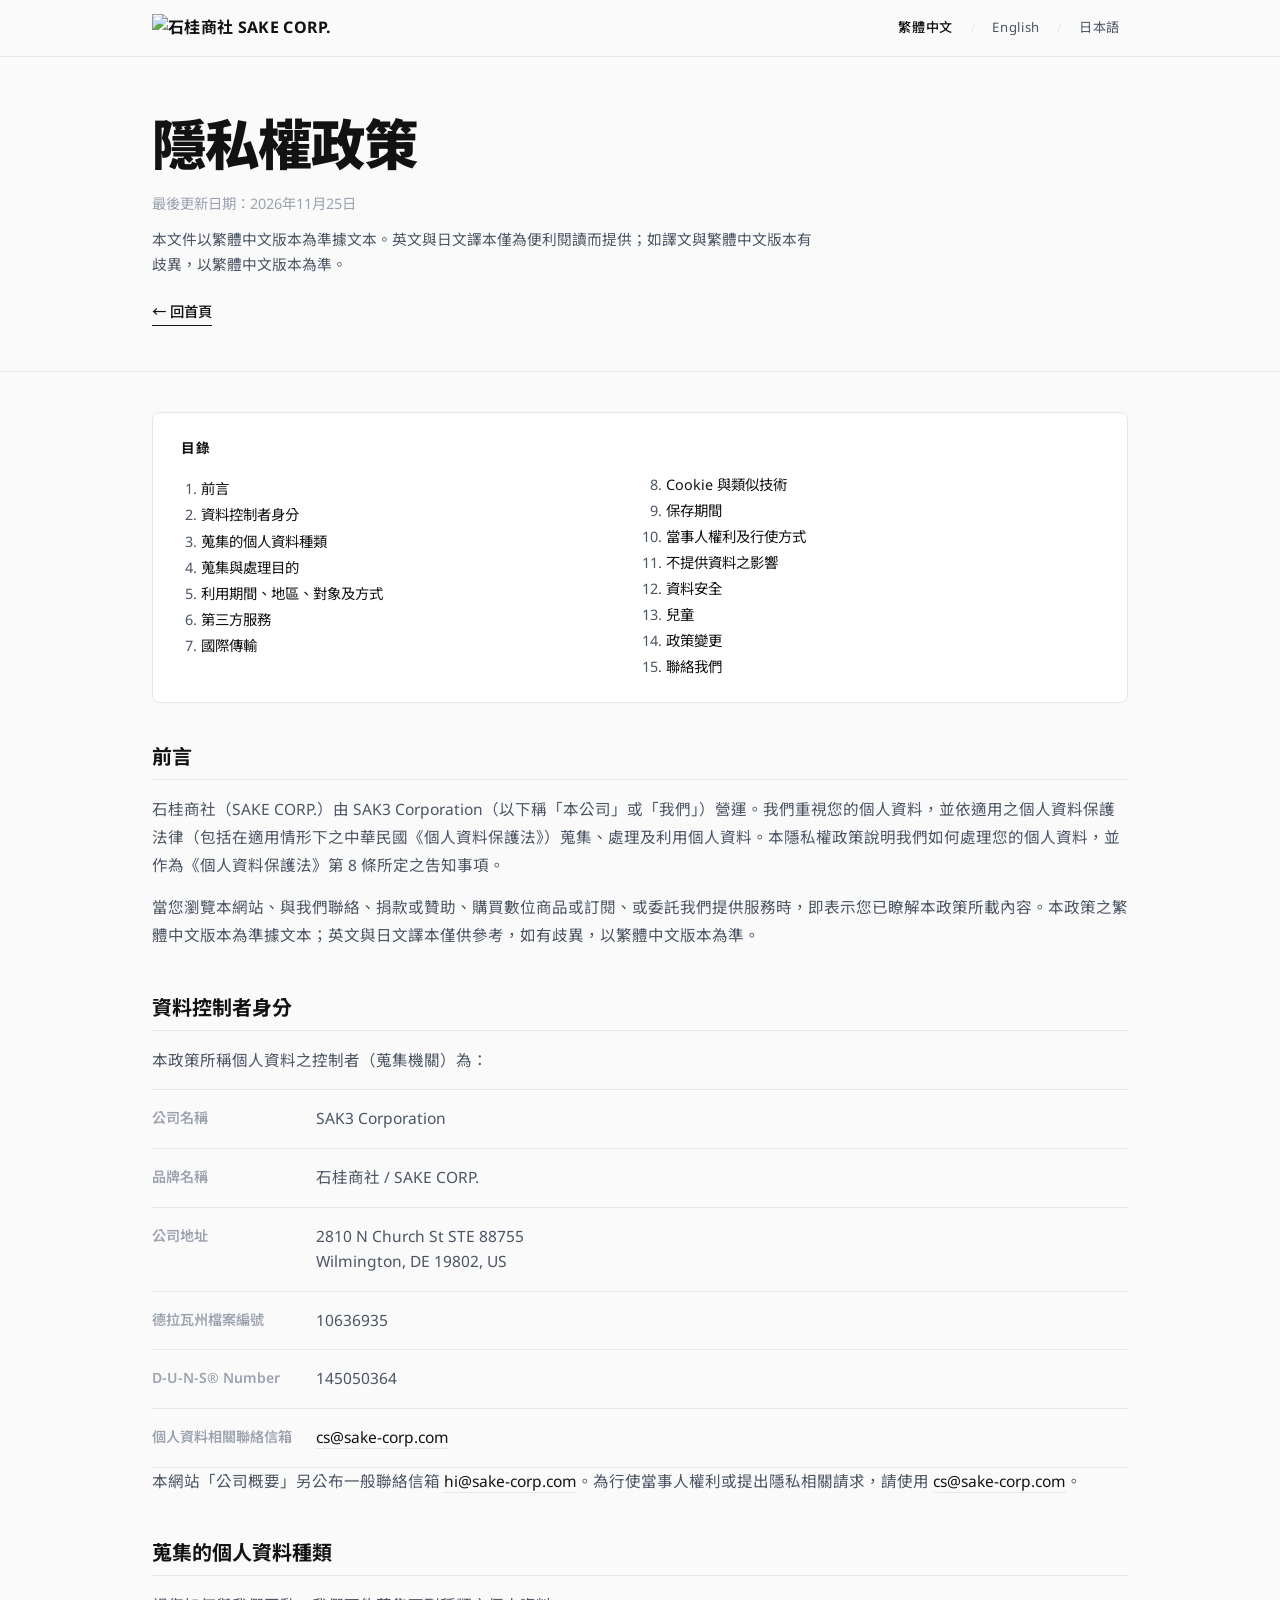
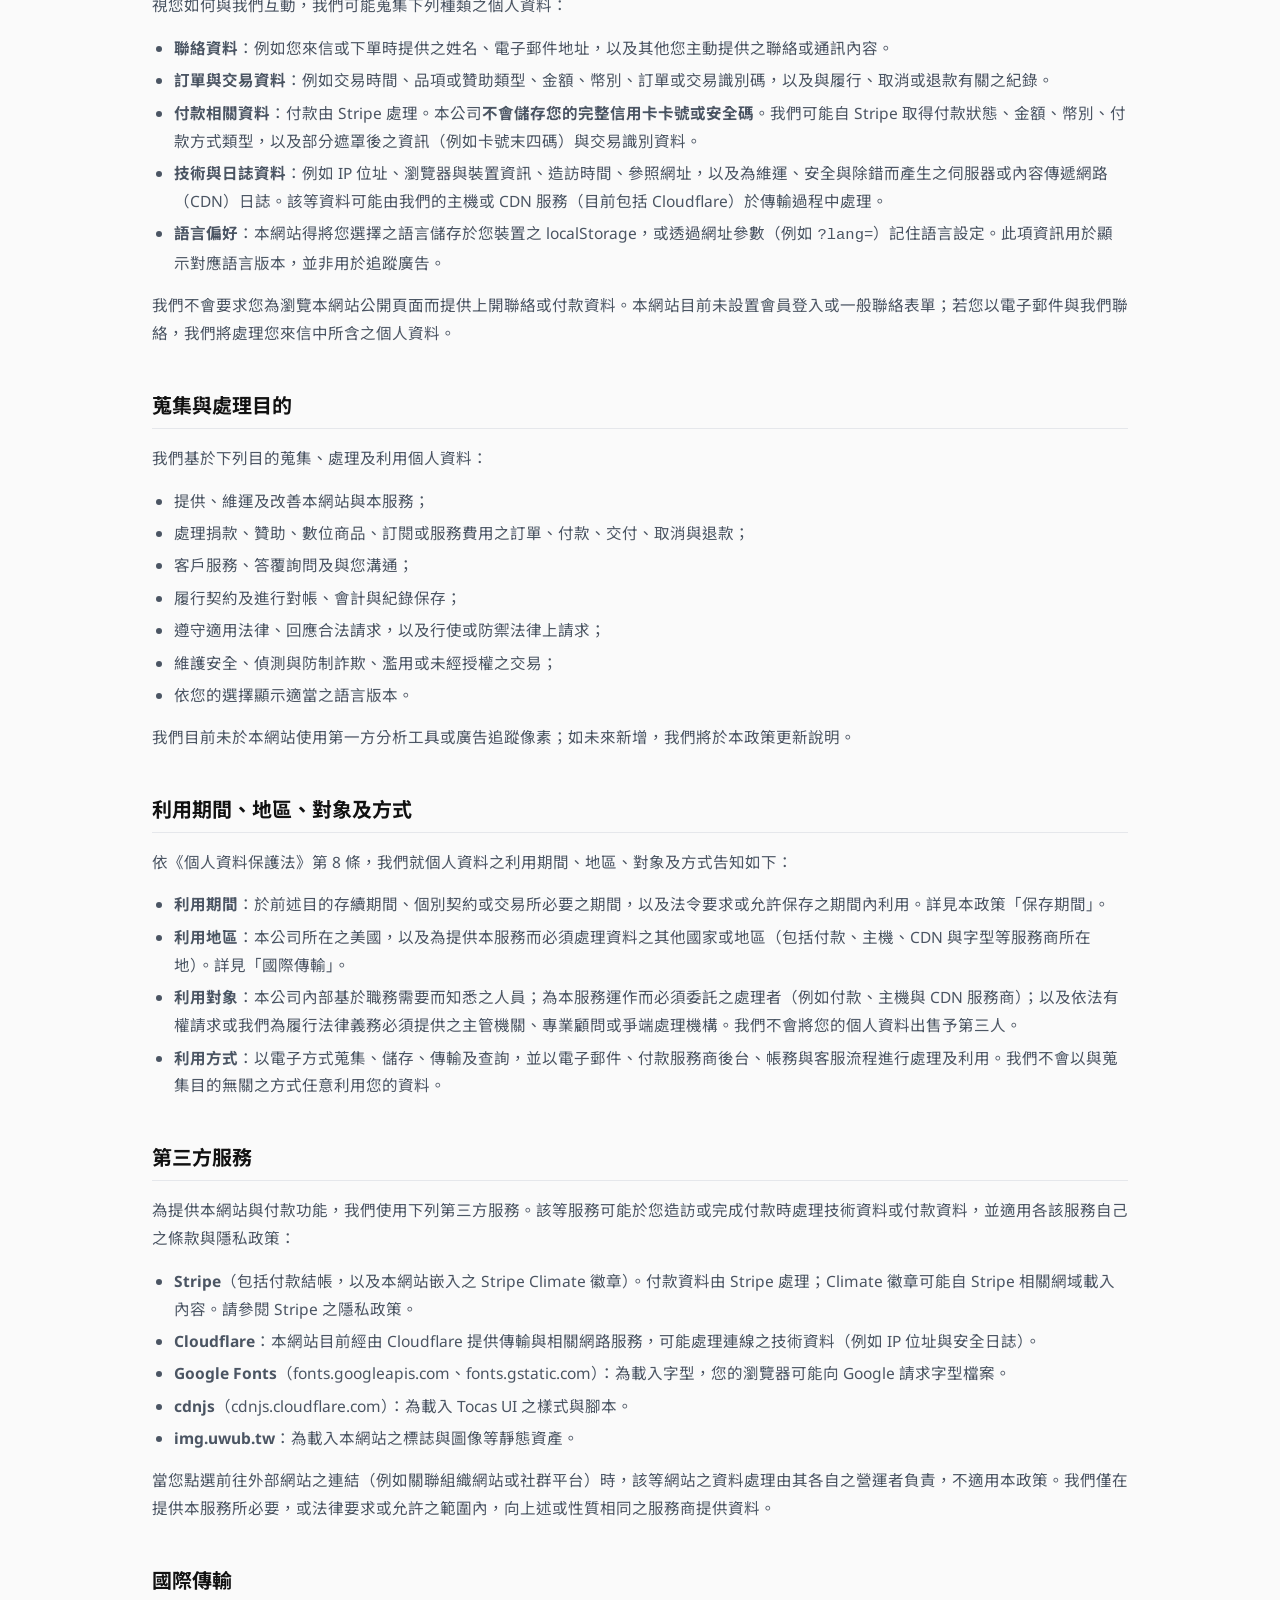
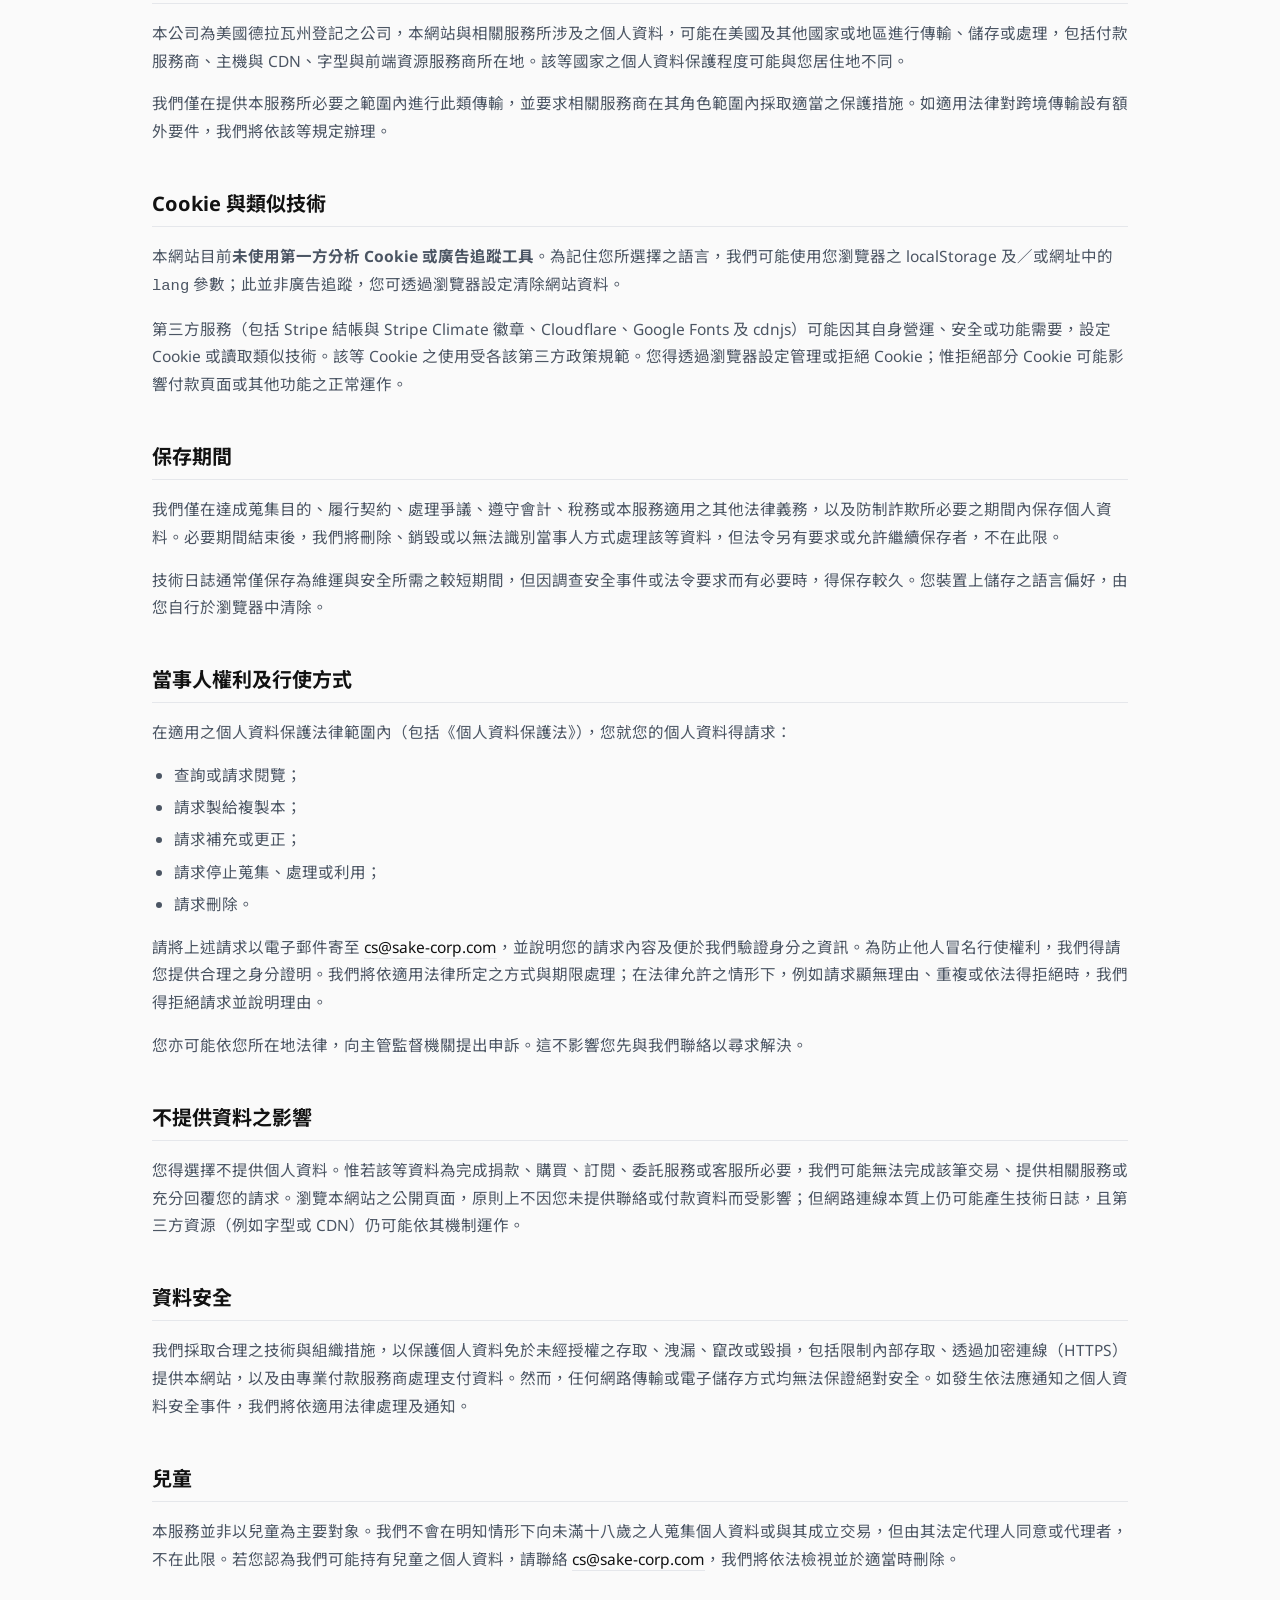
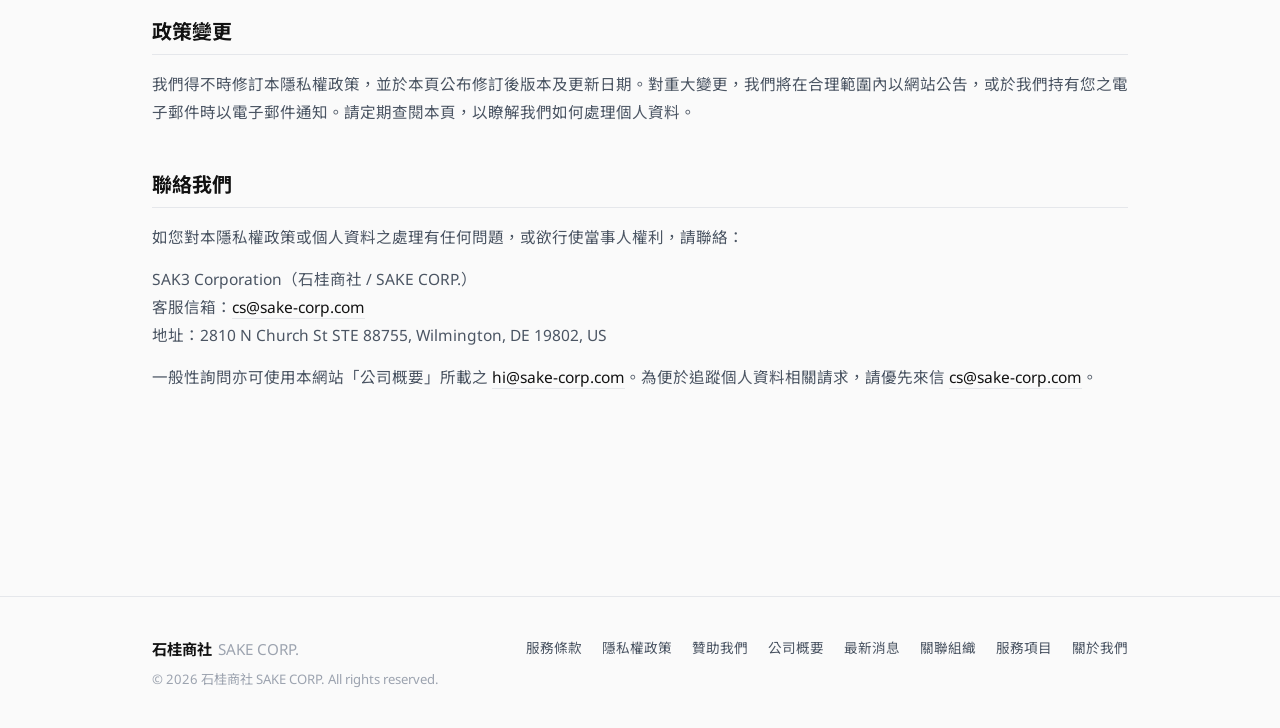
==== privacy.html @ 4aae69d0 "add: terms of service and privacy policy pages" ====
<!DOCTYPE html>
<html lang="zh-tw">

<head>
    <meta charset="UTF-8">
    <meta name="viewport" content="width=device-width, initial-scale=1, shrink-to-fit=no">
    <title>隱私權政策 | 石桂商社 SAKE CORP.</title>

    <!-- Favicon -->
    <link rel="icon" type="image/png"
        href="https://img.uwub.tw/%E7%9F%B3%E6%A1%82%E5%95%86%E7%A4%BE%EF%BC%BFlogo%EF%BC%BF%E6%AD%A3.png">
    <link rel="apple-touch-icon"
        href="https://img.uwub.tw/%E7%9F%B3%E6%A1%82%E5%95%86%E7%A4%BE%EF%BC%BFlogo%EF%BC%BF%E6%AD%A3.png">

    <meta property="og:title" content="隱私權政策 | 石桂商社 SAKE CORP." />
    <meta property="og:description" content="石桂商社（SAK3 Corporation）隱私權政策：個人資料蒐集、利用、第三方、當事人權利及聯絡方式。" />
    <meta property="og:image"
        content="https://img.uwub.tw/%E7%9F%B3%E6%A1%82%E5%95%86%E7%A4%BE%EF%BC%BFlogo%EF%BC%BF%E6%AD%A3.png" />
    <meta property="og:url" content="https://sake-corp.com/privacy.html" />
    <meta property="og:type" content="website" />
    <meta name="description" content="石桂商社（SAK3 Corporation）隱私權政策：個人資料蒐集、利用、第三方、當事人權利及聯絡方式。" />

    <link rel="stylesheet" href="https://cdnjs.cloudflare.com/ajax/libs/tocas-ui/5.0.2/tocas.min.css">
    <script src="https://cdnjs.cloudflare.com/ajax/libs/tocas-ui/5.0.2/tocas.min.js"></script>

    <link rel="preconnect" href="https://fonts.googleapis.com">
    <link rel="preconnect" href="https://fonts.gstatic.com" crossorigin>
    <link
        href="https://fonts.googleapis.com/css2?family=Noto+Sans+JP:wght@300;400;500;700;900&family=Noto+Sans+TC:wght@300;400;500;700;900&family=Noto+Sans:ital,wght@0,300;0,400;0,500;0,700;0,900;1,400&display=swap"
        rel="stylesheet">

    <link rel="stylesheet" href="style.css?v=3">
</head>

<body>

    <header class="site-header" id="top">
        <div class="page-container">
            <div class="site-header-inner">
                <a href="index.html" class="site-logo" id="site-logo">
                    <img src="https://img.uwub.tw/%E7%9F%B3%E6%A1%82%E5%95%86%E7%A4%BER.png" alt="石桂商社 SAKE CORP."
                        class="site-logo-img">
                </a>
                <nav class="site-nav" aria-label="語言切換">
                    <a href="#" class="nav-lang-link is-active" id="lang-zh" aria-current="page">繁體中文</a>
                    <span class="nav-divider" aria-hidden="true">/</span>
                    <a href="#" class="nav-lang-link" id="lang-en">English</a>
                    <span class="nav-divider" aria-hidden="true">/</span>
                    <a href="#" class="nav-lang-link" id="lang-jp">日本語</a>
                </nav>
            </div>
        </div>
    </header>

    <section class="legal-hero" aria-labelledby="legal-heading">
        <div class="page-container">
            <h1 class="legal-title" id="legal-heading" data-i18n="page-title">隱私權政策</h1>
            <p class="legal-meta">
                <span data-i18n="last-updated-label">最後更新日期：</span><time datetime="2026-11-25" data-i18n="last-updated-date">2026年11月25日</time>
            </p>
            <p class="legal-authority" data-i18n="lang-authority">本文件以繁體中文版本為準據文本。英文與日文譯本僅為便利閱讀而提供；如譯文與繁體中文版本有歧異，以繁體中文版本為準。</p>
            <p><a href="index.html" class="legal-back" data-i18n="back-home">← 回首頁</a></p>
        </div>
    </section>

    <hr class="section-divider">

    <div class="section-wrap" style="padding-top:2.5rem;">
        <div class="page-container">
            <nav class="legal-toc" aria-labelledby="toc-heading">
                <h2 class="legal-toc-title" id="toc-heading" data-i18n="toc-title">目錄</h2>
                <ol data-i18n="toc-list">
                    <li><a href="#intro">前言</a></li>
                    <li><a href="#controller">資料控制者身分</a></li>
                    <li><a href="#data-collected">蒐集的個人資料種類</a></li>
                    <li><a href="#purposes">蒐集與處理目的</a></li>
                    <li><a href="#use-details">利用期間、地區、對象及方式</a></li>
                    <li><a href="#third-parties">第三方服務</a></li>
                    <li><a href="#international">國際傳輸</a></li>
                    <li><a href="#cookies">Cookie 與類似技術</a></li>
                    <li><a href="#retention">保存期間</a></li>
                    <li><a href="#rights">當事人權利及行使方式</a></li>
                    <li><a href="#refusal">不提供資料之影響</a></li>
                    <li><a href="#security">資料安全</a></li>
                    <li><a href="#children">兒童</a></li>
                    <li><a href="#changes">政策變更</a></li>
                    <li><a href="#contact">聯絡我們</a></li>
                </ol>
            </nav>

            <article class="legal-article">
            <section class="legal-section" id="intro">
                <h2 data-i18n="p-intro-title">前言</h2>
                <div data-i18n="p-intro-body">
<p>石桂商社（SAKE CORP.）由 SAK3 Corporation（以下稱「本公司」或「我們」）營運。我們重視您的個人資料，並依適用之個人資料保護法律（包括在適用情形下之中華民國《個人資料保護法》）蒐集、處理及利用個人資料。本隱私權政策說明我們如何處理您的個人資料，並作為《個人資料保護法》第 8 條所定之告知事項。</p>
                    <p>當您瀏覽本網站、與我們聯絡、捐款或贊助、購買數位商品或訂閱、或委託我們提供服務時，即表示您已瞭解本政策所載內容。本政策之繁體中文版本為準據文本；英文與日文譯本僅供參考，如有歧異，以繁體中文版本為準。</p>
                </div>
            </section>
            <section class="legal-section" id="controller">
                <h2 data-i18n="p-controller-title">資料控制者身分</h2>
                <div data-i18n="p-controller-body">
<p>本政策所稱個人資料之控制者（蒐集機關）為：</p>
                    <table class="company-info-table" aria-label="資料控制者資訊">
                        <tbody>
                            <tr><th scope="row">公司名稱</th><td>SAK3 Corporation</td></tr>
                            <tr><th scope="row">品牌名稱</th><td>石桂商社 / SAKE CORP.</td></tr>
                            <tr><th scope="row">公司地址</th><td>2810 N Church St STE 88755<br>Wilmington, DE 19802, US</td></tr>
                            <tr><th scope="row">德拉瓦州檔案編號</th><td>10636935</td></tr>
                            <tr><th scope="row">D-U-N-S® Number</th><td>145050364</td></tr>
                            <tr><th scope="row">個人資料相關聯絡信箱</th><td><a href="mailto:cs@sake-corp.com">cs@sake-corp.com</a></td></tr>
                        </tbody>
                    </table>
                    <p>本網站「公司概要」另公布一般聯絡信箱 <a href="mailto:hi@sake-corp.com">hi@sake-corp.com</a>。為行使當事人權利或提出隱私相關請求，請使用 <a href="mailto:cs@sake-corp.com">cs@sake-corp.com</a>。</p>
                </div>
            </section>
            <section class="legal-section" id="data-collected">
                <h2 data-i18n="p-data-title">蒐集的個人資料種類</h2>
                <div data-i18n="p-data-body">
<p>視您如何與我們互動，我們可能蒐集下列種類之個人資料：</p>
                    <ul>
                        <li><strong>聯絡資料</strong>：例如您來信或下單時提供之姓名、電子郵件地址，以及其他您主動提供之聯絡或通訊內容。</li>
                        <li><strong>訂單與交易資料</strong>：例如交易時間、品項或贊助類型、金額、幣別、訂單或交易識別碼，以及與履行、取消或退款有關之紀錄。</li>
                        <li><strong>付款相關資料</strong>：付款由 Stripe 處理。本公司<strong>不會儲存您的完整信用卡卡號或安全碼</strong>。我們可能自 Stripe 取得付款狀態、金額、幣別、付款方式類型，以及部分遮罩後之資訊（例如卡號末四碼）與交易識別資料。</li>
                        <li><strong>技術與日誌資料</strong>：例如 IP 位址、瀏覽器與裝置資訊、造訪時間、參照網址，以及為維運、安全與除錯而產生之伺服器或內容傳遞網路（CDN）日誌。該等資料可能由我們的主機或 CDN 服務（目前包括 Cloudflare）於傳輸過程中處理。</li>
                        <li><strong>語言偏好</strong>：本網站得將您選擇之語言儲存於您裝置之 localStorage，或透過網址參數（例如 <code>?lang=</code>）記住語言設定。此項資訊用於顯示對應語言版本，並非用於追蹤廣告。</li>
                    </ul>
                    <p>我們不會要求您為瀏覽本網站公開頁面而提供上開聯絡或付款資料。本網站目前未設置會員登入或一般聯絡表單；若您以電子郵件與我們聯絡，我們將處理您來信中所含之個人資料。</p>
                </div>
            </section>
            <section class="legal-section" id="purposes">
                <h2 data-i18n="p-purposes-title">蒐集與處理目的</h2>
                <div data-i18n="p-purposes-body">
<p>我們基於下列目的蒐集、處理及利用個人資料：</p>
                    <ul>
                        <li>提供、維運及改善本網站與本服務；</li>
                        <li>處理捐款、贊助、數位商品、訂閱或服務費用之訂單、付款、交付、取消與退款；</li>
                        <li>客戶服務、答覆詢問及與您溝通；</li>
                        <li>履行契約及進行對帳、會計與紀錄保存；</li>
                        <li>遵守適用法律、回應合法請求，以及行使或防禦法律上請求；</li>
                        <li>維護安全、偵測與防制詐欺、濫用或未經授權之交易；</li>
                        <li>依您的選擇顯示適當之語言版本。</li>
                    </ul>
                    <p>我們目前未於本網站使用第一方分析工具或廣告追蹤像素；如未來新增，我們將於本政策更新說明。</p>
                </div>
            </section>
            <section class="legal-section" id="use-details">
                <h2 data-i18n="p-use-title">利用期間、地區、對象及方式</h2>
                <div data-i18n="p-use-body">
<p>依《個人資料保護法》第 8 條，我們就個人資料之利用期間、地區、對象及方式告知如下：</p>
                    <ul>
                        <li><strong>利用期間</strong>：於前述目的存續期間、個別契約或交易所必要之期間，以及法令要求或允許保存之期間內利用。詳見本政策「保存期間」。</li>
                        <li><strong>利用地區</strong>：本公司所在之美國，以及為提供本服務而必須處理資料之其他國家或地區（包括付款、主機、CDN 與字型等服務商所在地）。詳見「國際傳輸」。</li>
                        <li><strong>利用對象</strong>：本公司內部基於職務需要而知悉之人員；為本服務運作而必須委託之處理者（例如付款、主機與 CDN 服務商）；以及依法有權請求或我們為履行法律義務必須提供之主管機關、專業顧問或爭端處理機構。我們不會將您的個人資料出售予第三人。</li>
                        <li><strong>利用方式</strong>：以電子方式蒐集、儲存、傳輸及查詢，並以電子郵件、付款服務商後台、帳務與客服流程進行處理及利用。我們不會以與蒐集目的無關之方式任意利用您的資料。</li>
                    </ul>
                </div>
            </section>
            <section class="legal-section" id="third-parties">
                <h2 data-i18n="p-third-title">第三方服務</h2>
                <div data-i18n="p-third-body">
<p>為提供本網站與付款功能，我們使用下列第三方服務。該等服務可能於您造訪或完成付款時處理技術資料或付款資料，並適用各該服務自己之條款與隱私政策：</p>
                    <ul>
                        <li><strong>Stripe</strong>（包括付款結帳，以及本網站嵌入之 Stripe Climate 徽章）。付款資料由 Stripe 處理；Climate 徽章可能自 Stripe 相關網域載入內容。請參閱 Stripe 之隱私政策。</li>
                        <li><strong>Cloudflare</strong>：本網站目前經由 Cloudflare 提供傳輸與相關網路服務，可能處理連線之技術資料（例如 IP 位址與安全日誌）。</li>
                        <li><strong>Google Fonts</strong>（fonts.googleapis.com、fonts.gstatic.com）：為載入字型，您的瀏覽器可能向 Google 請求字型檔案。</li>
                        <li><strong>cdnjs</strong>（cdnjs.cloudflare.com）：為載入 Tocas UI 之樣式與腳本。</li>
                        <li><strong>img.uwub.tw</strong>：為載入本網站之標誌與圖像等靜態資產。</li>
                    </ul>
                    <p>當您點選前往外部網站之連結（例如關聯組織網站或社群平台）時，該等網站之資料處理由其各自之營運者負責，不適用本政策。我們僅在提供本服務所必要，或法律要求或允許之範圍內，向上述或性質相同之服務商提供資料。</p>
                </div>
            </section>
            <section class="legal-section" id="international">
                <h2 data-i18n="p-intl-title">國際傳輸</h2>
                <div data-i18n="p-intl-body">
<p>本公司為美國德拉瓦州登記之公司，本網站與相關服務所涉及之個人資料，可能在美國及其他國家或地區進行傳輸、儲存或處理，包括付款服務商、主機與 CDN、字型與前端資源服務商所在地。該等國家之個人資料保護程度可能與您居住地不同。</p>
                    <p>我們僅在提供本服務所必要之範圍內進行此類傳輸，並要求相關服務商在其角色範圍內採取適當之保護措施。如適用法律對跨境傳輸設有額外要件，我們將依該等規定辦理。</p>
                </div>
            </section>
            <section class="legal-section" id="cookies">
                <h2 data-i18n="p-cookies-title">Cookie 與類似技術</h2>
                <div data-i18n="p-cookies-body">
<p>本網站目前<strong>未使用第一方分析 Cookie 或廣告追蹤工具</strong>。為記住您所選擇之語言，我們可能使用您瀏覽器之 localStorage 及／或網址中的 <code>lang</code> 參數；此並非廣告追蹤，您可透過瀏覽器設定清除網站資料。</p>
                    <p>第三方服務（包括 Stripe 結帳與 Stripe Climate 徽章、Cloudflare、Google Fonts 及 cdnjs）可能因其自身營運、安全或功能需要，設定 Cookie 或讀取類似技術。該等 Cookie 之使用受各該第三方政策規範。您得透過瀏覽器設定管理或拒絕 Cookie；惟拒絕部分 Cookie 可能影響付款頁面或其他功能之正常運作。</p>
                </div>
            </section>
            <section class="legal-section" id="retention">
                <h2 data-i18n="p-retention-title">保存期間</h2>
                <div data-i18n="p-retention-body">
<p>我們僅在達成蒐集目的、履行契約、處理爭議、遵守會計、稅務或本服務適用之其他法律義務，以及防制詐欺所必要之期間內保存個人資料。必要期間結束後，我們將刪除、銷毀或以無法識別當事人方式處理該等資料，但法令另有要求或允許繼續保存者，不在此限。</p>
                    <p>技術日誌通常僅保存為維運與安全所需之較短期間，但因調查安全事件或法令要求而有必要時，得保存較久。您裝置上儲存之語言偏好，由您自行於瀏覽器中清除。</p>
                </div>
            </section>
            <section class="legal-section" id="rights">
                <h2 data-i18n="p-rights-title">當事人權利及行使方式</h2>
                <div data-i18n="p-rights-body">
<p>在適用之個人資料保護法律範圍內（包括《個人資料保護法》），您就您的個人資料得請求：</p>
                    <ul>
                        <li>查詢或請求閱覽；</li>
                        <li>請求製給複製本；</li>
                        <li>請求補充或更正；</li>
                        <li>請求停止蒐集、處理或利用；</li>
                        <li>請求刪除。</li>
                    </ul>
                    <p>請將上述請求以電子郵件寄至 <a href="mailto:cs@sake-corp.com">cs@sake-corp.com</a>，並說明您的請求內容及便於我們驗證身分之資訊。為防止他人冒名行使權利，我們得請您提供合理之身分證明。我們將依適用法律所定之方式與期限處理；在法律允許之情形下，例如請求顯無理由、重複或依法得拒絕時，我們得拒絕請求並說明理由。</p>
                    <p>您亦可能依您所在地法律，向主管監督機關提出申訴。這不影響您先與我們聯絡以尋求解決。</p>
                </div>
            </section>
            <section class="legal-section" id="refusal">
                <h2 data-i18n="p-refusal-title">不提供資料之影響</h2>
                <div data-i18n="p-refusal-body">
<p>您得選擇不提供個人資料。惟若該等資料為完成捐款、購買、訂閱、委託服務或客服所必要，我們可能無法完成該筆交易、提供相關服務或充分回覆您的請求。瀏覽本網站之公開頁面，原則上不因您未提供聯絡或付款資料而受影響；但網路連線本質上仍可能產生技術日誌，且第三方資源（例如字型或 CDN）仍可能依其機制運作。</p>
                </div>
            </section>
            <section class="legal-section" id="security">
                <h2 data-i18n="p-security-title">資料安全</h2>
                <div data-i18n="p-security-body">
<p>我們採取合理之技術與組織措施，以保護個人資料免於未經授權之存取、洩漏、竄改或毀損，包括限制內部存取、透過加密連線（HTTPS）提供本網站，以及由專業付款服務商處理支付資料。然而，任何網路傳輸或電子儲存方式均無法保證絕對安全。如發生依法應通知之個人資料安全事件，我們將依適用法律處理及通知。</p>
                </div>
            </section>
            <section class="legal-section" id="children">
                <h2 data-i18n="p-children-title">兒童</h2>
                <div data-i18n="p-children-body">
<p>本服務並非以兒童為主要對象。我們不會在明知情形下向未滿十八歲之人蒐集個人資料或與其成立交易，但由其法定代理人同意或代理者，不在此限。若您認為我們可能持有兒童之個人資料，請聯絡 <a href="mailto:cs@sake-corp.com">cs@sake-corp.com</a>，我們將依法檢視並於適當時刪除。</p>
                </div>
            </section>
            <section class="legal-section" id="changes">
                <h2 data-i18n="p-changes-title">政策變更</h2>
                <div data-i18n="p-changes-body">
<p>我們得不時修訂本隱私權政策，並於本頁公布修訂後版本及更新日期。對重大變更，我們將在合理範圍內以網站公告，或於我們持有您之電子郵件時以電子郵件通知。請定期查閱本頁，以瞭解我們如何處理個人資料。</p>
                </div>
            </section>
            <section class="legal-section" id="contact">
                <h2 data-i18n="p-contact-title">聯絡我們</h2>
                <div data-i18n="p-contact-body">
<p>如您對本隱私權政策或個人資料之處理有任何問題，或欲行使當事人權利，請聯絡：</p>
                    <p>SAK3 Corporation（石桂商社 / SAKE CORP.）<br>客服信箱：<a href="mailto:cs@sake-corp.com">cs@sake-corp.com</a><br>地址：2810 N Church St STE 88755, Wilmington, DE 19802, US</p>
                    <p>一般性詢問亦可使用本網站「公司概要」所載之 <a href="mailto:hi@sake-corp.com">hi@sake-corp.com</a>。為便於追蹤個人資料相關請求，請優先來信 <a href="mailto:cs@sake-corp.com">cs@sake-corp.com</a>。</p>
                </div>
            </section>
            </article>
        </div>
    </div>

    <footer class="site-footer" role="contentinfo">
        <div class="page-container">
            <div class="footer-inner">
                <div>
                    <div class="footer-logo">
                        石桂商社<span>SAKE CORP.</span>
                    </div>
                    <div class="footer-copy" style="margin-top: 0.4rem;" data-i18n="footer-copy">
                        © 2026 石桂商社 SAKE CORP. All rights reserved.
                    </div>
                </div>
                <div class="footer-links">
                    <a href="terms.html" class="footer-link" id="footer-terms" data-i18n="footer-terms">服務條款</a>
                    <a href="privacy.html" class="footer-link" id="footer-privacy" data-i18n="footer-privacy">隱私權政策</a>
                    <a href="index.html#donate-heading" class="footer-link" id="footer-donate" data-i18n="footer-donate">贊助我們</a>
                    <a href="index.html#company-heading" class="footer-link" id="footer-company"
                        data-i18n="footer-company">公司概要</a>
                    <a href="index.html#news-heading" class="footer-link" id="footer-news" data-i18n="footer-news">最新消息</a>
                    <a href="index.html#org-heading" class="footer-link" id="footer-org" data-i18n="footer-org">關聯組織</a>
                    <a href="index.html#services-heading" class="footer-link" id="footer-services"
                        data-i18n="footer-services">服務項目</a>
                    <a href="index.html#about-heading" class="footer-link" id="footer-about" data-i18n="footer-about">關於我們</a>
                </div>
            </div>
        </div>
    </footer>

    <script src="i18n.js"></script>
    <script>
        const translations = {
    "zh": {
        "last-updated-label": "最後更新日期：",
        "last-updated-date": "2026年11月25日",
        "lang-authority": "本文件以繁體中文版本為準據文本。英文與日文譯本僅為便利閱讀而提供；如譯文與繁體中文版本有歧異，以繁體中文版本為準。",
        "back-home": "← 回首頁",
        "toc-title": "目錄",
        "footer-terms": "服務條款",
        "footer-privacy": "隱私權政策",
        "footer-donate": "贊助我們",
        "footer-company": "公司概要",
        "footer-news": "最新消息",
        "footer-org": "關聯組織",
        "footer-services": "服務項目",
        "footer-about": "關於我們",
        "footer-copy": "© 2026 石桂商社 SAKE CORP. All rights reserved.",
        "doc-title": "隱私權政策 | 石桂商社 SAKE CORP.",
        "page-title": "隱私權政策",
        "p-intro-title": "前言",
        "p-intro-body": "<p>石桂商社（SAKE CORP.）由 SAK3 Corporation（以下稱「本公司」或「我們」）營運。我們重視您的個人資料，並依適用之個人資料保護法律（包括在適用情形下之中華民國《個人資料保護法》）蒐集、處理及利用個人資料。本隱私權政策說明我們如何處理您的個人資料，並作為《個人資料保護法》第 8 條所定之告知事項。</p>\n                    <p>當您瀏覽本網站、與我們聯絡、捐款或贊助、購買數位商品或訂閱、或委託我們提供服務時，即表示您已瞭解本政策所載內容。本政策之繁體中文版本為準據文本；英文與日文譯本僅供參考，如有歧異，以繁體中文版本為準。</p>",
        "p-controller-title": "資料控制者身分",
        "p-controller-body": "<p>本政策所稱個人資料之控制者（蒐集機關）為：</p>\n                    <table class=\"company-info-table\" aria-label=\"資料控制者資訊\">\n                        <tbody>\n                            <tr><th scope=\"row\">公司名稱</th><td>SAK3 Corporation</td></tr>\n                            <tr><th scope=\"row\">品牌名稱</th><td>石桂商社 / SAKE CORP.</td></tr>\n                            <tr><th scope=\"row\">公司地址</th><td>2810 N Church St STE 88755<br>Wilmington, DE 19802, US</td></tr>\n                            <tr><th scope=\"row\">德拉瓦州檔案編號</th><td>10636935</td></tr>\n                            <tr><th scope=\"row\">D-U-N-S® Number</th><td>145050364</td></tr>\n                            <tr><th scope=\"row\">個人資料相關聯絡信箱</th><td><a href=\"mailto:cs@sake-corp.com\">cs@sake-corp.com</a></td></tr>\n                        </tbody>\n                    </table>\n                    <p>本網站「公司概要」另公布一般聯絡信箱 <a href=\"mailto:hi@sake-corp.com\">hi@sake-corp.com</a>。為行使當事人權利或提出隱私相關請求，請使用 <a href=\"mailto:cs@sake-corp.com\">cs@sake-corp.com</a>。</p>",
        "p-data-title": "蒐集的個人資料種類",
        "p-data-body": "<p>視您如何與我們互動，我們可能蒐集下列種類之個人資料：</p>\n                    <ul>\n                        <li><strong>聯絡資料</strong>：例如您來信或下單時提供之姓名、電子郵件地址，以及其他您主動提供之聯絡或通訊內容。</li>\n                        <li><strong>訂單與交易資料</strong>：例如交易時間、品項或贊助類型、金額、幣別、訂單或交易識別碼，以及與履行、取消或退款有關之紀錄。</li>\n                        <li><strong>付款相關資料</strong>：付款由 Stripe 處理。本公司<strong>不會儲存您的完整信用卡卡號或安全碼</strong>。我們可能自 Stripe 取得付款狀態、金額、幣別、付款方式類型，以及部分遮罩後之資訊（例如卡號末四碼）與交易識別資料。</li>\n                        <li><strong>技術與日誌資料</strong>：例如 IP 位址、瀏覽器與裝置資訊、造訪時間、參照網址，以及為維運、安全與除錯而產生之伺服器或內容傳遞網路（CDN）日誌。該等資料可能由我們的主機或 CDN 服務（目前包括 Cloudflare）於傳輸過程中處理。</li>\n                        <li><strong>語言偏好</strong>：本網站得將您選擇之語言儲存於您裝置之 localStorage，或透過網址參數（例如 <code>?lang=</code>）記住語言設定。此項資訊用於顯示對應語言版本，並非用於追蹤廣告。</li>\n                    </ul>\n                    <p>我們不會要求您為瀏覽本網站公開頁面而提供上開聯絡或付款資料。本網站目前未設置會員登入或一般聯絡表單；若您以電子郵件與我們聯絡，我們將處理您來信中所含之個人資料。</p>",
        "p-purposes-title": "蒐集與處理目的",
        "p-purposes-body": "<p>我們基於下列目的蒐集、處理及利用個人資料：</p>\n                    <ul>\n                        <li>提供、維運及改善本網站與本服務；</li>\n                        <li>處理捐款、贊助、數位商品、訂閱或服務費用之訂單、付款、交付、取消與退款；</li>\n                        <li>客戶服務、答覆詢問及與您溝通；</li>\n                        <li>履行契約及進行對帳、會計與紀錄保存；</li>\n                        <li>遵守適用法律、回應合法請求，以及行使或防禦法律上請求；</li>\n                        <li>維護安全、偵測與防制詐欺、濫用或未經授權之交易；</li>\n                        <li>依您的選擇顯示適當之語言版本。</li>\n                    </ul>\n                    <p>我們目前未於本網站使用第一方分析工具或廣告追蹤像素；如未來新增，我們將於本政策更新說明。</p>",
        "p-use-title": "利用期間、地區、對象及方式",
        "p-use-body": "<p>依《個人資料保護法》第 8 條，我們就個人資料之利用期間、地區、對象及方式告知如下：</p>\n                    <ul>\n                        <li><strong>利用期間</strong>：於前述目的存續期間、個別契約或交易所必要之期間，以及法令要求或允許保存之期間內利用。詳見本政策「保存期間」。</li>\n                        <li><strong>利用地區</strong>：本公司所在之美國，以及為提供本服務而必須處理資料之其他國家或地區（包括付款、主機、CDN 與字型等服務商所在地）。詳見「國際傳輸」。</li>\n                        <li><strong>利用對象</strong>：本公司內部基於職務需要而知悉之人員；為本服務運作而必須委託之處理者（例如付款、主機與 CDN 服務商）；以及依法有權請求或我們為履行法律義務必須提供之主管機關、專業顧問或爭端處理機構。我們不會將您的個人資料出售予第三人。</li>\n                        <li><strong>利用方式</strong>：以電子方式蒐集、儲存、傳輸及查詢，並以電子郵件、付款服務商後台、帳務與客服流程進行處理及利用。我們不會以與蒐集目的無關之方式任意利用您的資料。</li>\n                    </ul>",
        "p-third-title": "第三方服務",
        "p-third-body": "<p>為提供本網站與付款功能，我們使用下列第三方服務。該等服務可能於您造訪或完成付款時處理技術資料或付款資料，並適用各該服務自己之條款與隱私政策：</p>\n                    <ul>\n                        <li><strong>Stripe</strong>（包括付款結帳，以及本網站嵌入之 Stripe Climate 徽章）。付款資料由 Stripe 處理；Climate 徽章可能自 Stripe 相關網域載入內容。請參閱 Stripe 之隱私政策。</li>\n                        <li><strong>Cloudflare</strong>：本網站目前經由 Cloudflare 提供傳輸與相關網路服務，可能處理連線之技術資料（例如 IP 位址與安全日誌）。</li>\n                        <li><strong>Google Fonts</strong>（fonts.googleapis.com、fonts.gstatic.com）：為載入字型，您的瀏覽器可能向 Google 請求字型檔案。</li>\n                        <li><strong>cdnjs</strong>（cdnjs.cloudflare.com）：為載入 Tocas UI 之樣式與腳本。</li>\n                        <li><strong>img.uwub.tw</strong>：為載入本網站之標誌與圖像等靜態資產。</li>\n                    </ul>\n                    <p>當您點選前往外部網站之連結（例如關聯組織網站或社群平台）時，該等網站之資料處理由其各自之營運者負責，不適用本政策。我們僅在提供本服務所必要，或法律要求或允許之範圍內，向上述或性質相同之服務商提供資料。</p>",
        "p-intl-title": "國際傳輸",
        "p-intl-body": "<p>本公司為美國德拉瓦州登記之公司，本網站與相關服務所涉及之個人資料，可能在美國及其他國家或地區進行傳輸、儲存或處理，包括付款服務商、主機與 CDN、字型與前端資源服務商所在地。該等國家之個人資料保護程度可能與您居住地不同。</p>\n                    <p>我們僅在提供本服務所必要之範圍內進行此類傳輸，並要求相關服務商在其角色範圍內採取適當之保護措施。如適用法律對跨境傳輸設有額外要件，我們將依該等規定辦理。</p>",
        "p-cookies-title": "Cookie 與類似技術",
        "p-cookies-body": "<p>本網站目前<strong>未使用第一方分析 Cookie 或廣告追蹤工具</strong>。為記住您所選擇之語言，我們可能使用您瀏覽器之 localStorage 及／或網址中的 <code>lang</code> 參數；此並非廣告追蹤，您可透過瀏覽器設定清除網站資料。</p>\n                    <p>第三方服務（包括 Stripe 結帳與 Stripe Climate 徽章、Cloudflare、Google Fonts 及 cdnjs）可能因其自身營運、安全或功能需要，設定 Cookie 或讀取類似技術。該等 Cookie 之使用受各該第三方政策規範。您得透過瀏覽器設定管理或拒絕 Cookie；惟拒絕部分 Cookie 可能影響付款頁面或其他功能之正常運作。</p>",
        "p-retention-title": "保存期間",
        "p-retention-body": "<p>我們僅在達成蒐集目的、履行契約、處理爭議、遵守會計、稅務或本服務適用之其他法律義務，以及防制詐欺所必要之期間內保存個人資料。必要期間結束後，我們將刪除、銷毀或以無法識別當事人方式處理該等資料，但法令另有要求或允許繼續保存者，不在此限。</p>\n                    <p>技術日誌通常僅保存為維運與安全所需之較短期間，但因調查安全事件或法令要求而有必要時，得保存較久。您裝置上儲存之語言偏好，由您自行於瀏覽器中清除。</p>",
        "p-rights-title": "當事人權利及行使方式",
        "p-rights-body": "<p>在適用之個人資料保護法律範圍內（包括《個人資料保護法》），您就您的個人資料得請求：</p>\n                    <ul>\n                        <li>查詢或請求閱覽；</li>\n                        <li>請求製給複製本；</li>\n                        <li>請求補充或更正；</li>\n                        <li>請求停止蒐集、處理或利用；</li>\n                        <li>請求刪除。</li>\n                    </ul>\n                    <p>請將上述請求以電子郵件寄至 <a href=\"mailto:cs@sake-corp.com\">cs@sake-corp.com</a>，並說明您的請求內容及便於我們驗證身分之資訊。為防止他人冒名行使權利，我們得請您提供合理之身分證明。我們將依適用法律所定之方式與期限處理；在法律允許之情形下，例如請求顯無理由、重複或依法得拒絕時，我們得拒絕請求並說明理由。</p>\n                    <p>您亦可能依您所在地法律，向主管監督機關提出申訴。這不影響您先與我們聯絡以尋求解決。</p>",
        "p-refusal-title": "不提供資料之影響",
        "p-refusal-body": "<p>您得選擇不提供個人資料。惟若該等資料為完成捐款、購買、訂閱、委託服務或客服所必要，我們可能無法完成該筆交易、提供相關服務或充分回覆您的請求。瀏覽本網站之公開頁面，原則上不因您未提供聯絡或付款資料而受影響；但網路連線本質上仍可能產生技術日誌，且第三方資源（例如字型或 CDN）仍可能依其機制運作。</p>",
        "p-security-title": "資料安全",
        "p-security-body": "<p>我們採取合理之技術與組織措施，以保護個人資料免於未經授權之存取、洩漏、竄改或毀損，包括限制內部存取、透過加密連線（HTTPS）提供本網站，以及由專業付款服務商處理支付資料。然而，任何網路傳輸或電子儲存方式均無法保證絕對安全。如發生依法應通知之個人資料安全事件，我們將依適用法律處理及通知。</p>",
        "p-children-title": "兒童",
        "p-children-body": "<p>本服務並非以兒童為主要對象。我們不會在明知情形下向未滿十八歲之人蒐集個人資料或與其成立交易，但由其法定代理人同意或代理者，不在此限。若您認為我們可能持有兒童之個人資料，請聯絡 <a href=\"mailto:cs@sake-corp.com\">cs@sake-corp.com</a>，我們將依法檢視並於適當時刪除。</p>",
        "p-changes-title": "政策變更",
        "p-changes-body": "<p>我們得不時修訂本隱私權政策，並於本頁公布修訂後版本及更新日期。對重大變更，我們將在合理範圍內以網站公告，或於我們持有您之電子郵件時以電子郵件通知。請定期查閱本頁，以瞭解我們如何處理個人資料。</p>",
        "p-contact-title": "聯絡我們",
        "p-contact-body": "<p>如您對本隱私權政策或個人資料之處理有任何問題，或欲行使當事人權利，請聯絡：</p>\n                    <p>SAK3 Corporation（石桂商社 / SAKE CORP.）<br>客服信箱：<a href=\"mailto:cs@sake-corp.com\">cs@sake-corp.com</a><br>地址：2810 N Church St STE 88755, Wilmington, DE 19802, US</p>\n                    <p>一般性詢問亦可使用本網站「公司概要」所載之 <a href=\"mailto:hi@sake-corp.com\">hi@sake-corp.com</a>。為便於追蹤個人資料相關請求，請優先來信 <a href=\"mailto:cs@sake-corp.com\">cs@sake-corp.com</a>。</p>",
        "toc-list": "                    <li><a href=\"#intro\">前言</a></li>\n                    <li><a href=\"#controller\">資料控制者身分</a></li>\n                    <li><a href=\"#data-collected\">蒐集的個人資料種類</a></li>\n                    <li><a href=\"#purposes\">蒐集與處理目的</a></li>\n                    <li><a href=\"#use-details\">利用期間、地區、對象及方式</a></li>\n                    <li><a href=\"#third-parties\">第三方服務</a></li>\n                    <li><a href=\"#international\">國際傳輸</a></li>\n                    <li><a href=\"#cookies\">Cookie 與類似技術</a></li>\n                    <li><a href=\"#retention\">保存期間</a></li>\n                    <li><a href=\"#rights\">當事人權利及行使方式</a></li>\n                    <li><a href=\"#refusal\">不提供資料之影響</a></li>\n                    <li><a href=\"#security\">資料安全</a></li>\n                    <li><a href=\"#children\">兒童</a></li>\n                    <li><a href=\"#changes\">政策變更</a></li>\n                    <li><a href=\"#contact\">聯絡我們</a></li>"
    },
    "en": {
        "last-updated-label": "Last updated: ",
        "last-updated-date": "November 25, 2026",
        "lang-authority": "The Traditional Chinese version of this document is the authoritative text. The English and Japanese versions are provided for convenience only. In the event of any inconsistency, the Traditional Chinese version prevails.",
        "back-home": "← Back to Home",
        "toc-title": "Contents",
        "footer-terms": "Terms of Service",
        "footer-privacy": "Privacy Policy",
        "footer-donate": "Donate",
        "footer-company": "Company Overview",
        "footer-news": "News",
        "footer-org": "Affiliated Organizations",
        "footer-services": "Services",
        "footer-about": "About Us",
        "footer-copy": "© 2026 Sake Corp. All rights reserved.",
        "doc-title": "Privacy Policy | SAKE CORP.",
        "page-title": "Privacy Policy",
        "p-intro-title": "Introduction",
        "p-intro-body": "<p>Sake Corp. (石桂商社) is operated by SAK3 Corporation (the “Company,” “we,” “us,” or “our”). We respect your personal data and collect, process, and use it in accordance with applicable personal-data protection laws, including, where they apply, Taiwan’s Personal Data Protection Act. This Privacy Policy explains how we handle your personal data and constitutes the notice required by Article 8 of that Act where it applies.</p>\n                    <p>By browsing this website, contacting us, making a donation or providing sponsorship, purchasing digital goods or a subscription, or engaging our services, you acknowledge the contents of this Policy. The Traditional Chinese version is the authoritative text. English and Japanese translations are provided for convenience; in the event of any inconsistency, the Traditional Chinese version prevails.</p>",
        "p-controller-title": "Identity of the Controller",
        "p-controller-body": "<p>The controller (the entity that collects the personal data) under this Policy is:</p>\n                    <table class=\"company-info-table\" aria-label=\"Controller information\">\n                        <tbody>\n                            <tr><th scope=\"row\">Legal name</th><td>SAK3 Corporation</td></tr>\n                            <tr><th scope=\"row\">Brand names</th><td>石桂商社 / SAKE CORP.</td></tr>\n                            <tr><th scope=\"row\">Address</th><td>2810 N Church St STE 88755<br>Wilmington, DE 19802, US</td></tr>\n                            <tr><th scope=\"row\">Delaware file number</th><td>10636935</td></tr>\n                            <tr><th scope=\"row\">D-U-N-S® Number</th><td>145050364</td></tr>\n                            <tr><th scope=\"row\">Contact for personal-data matters</th><td><a href=\"mailto:cs@sake-corp.com\">cs@sake-corp.com</a></td></tr>\n                        </tbody>\n                    </table>\n                    <p>The website’s Company Overview also lists the general inbox <a href=\"mailto:hi@sake-corp.com\">hi@sake-corp.com</a>. To exercise your rights or make a privacy request, please use <a href=\"mailto:cs@sake-corp.com\">cs@sake-corp.com</a>.</p>",
        "p-data-title": "Personal Data We Collect",
        "p-data-body": "<p>Depending on how you interact with us, we may collect the following categories of personal data:</p>\n                    <ul>\n                        <li><strong>Contact data</strong>: for example, the name and email address you provide when you write to us or place an order, and other contact or correspondence content you choose to provide.</li>\n                        <li><strong>Order and transaction data</strong>: for example, the time of the transaction, the item or type of sponsorship, amount, currency, order or transaction identifiers, and records relating to fulfilment, cancellation, or refunds.</li>\n                        <li><strong>Payment-related data</strong>: payments are processed by Stripe. We <strong>do not store your full card number or security code</strong>. We may receive from Stripe the payment status, amount, currency, payment-method type, limited masked details (such as the last four digits of a card), and a transaction identifier.</li>\n                        <li><strong>Technical and log data</strong>: for example, IP address, browser and device information, time of visit, referrer URL, and server or content-delivery-network (CDN) logs generated for operations, security, and debugging. Such data may be processed in transit by our hosting or CDN provider (currently including Cloudflare).</li>\n                        <li><strong>Language preference</strong>: the website may store your chosen language in localStorage on your device, or remember it through a URL parameter (for example, <code>?lang=</code>). This is used to display the corresponding language version and is not used for advertising tracking.</li>\n                    </ul>\n                    <p>We do not require the contact or payment data above merely to browse the public pages of the website. The website does not currently offer member login or a general contact form. If you email us, we will process the personal data contained in your message.</p>",
        "p-purposes-title": "Purposes of Collection and Processing",
        "p-purposes-body": "<p>We collect, process, and use personal data for the following purposes:</p>\n                    <ul>\n                        <li>providing, operating, and improving the website and the services;</li>\n                        <li>processing orders, payments, delivery, cancellation, and refunds for donations, sponsorship, digital goods, subscriptions, or service fees;</li>\n                        <li>customer support, answering inquiries, and communicating with you;</li>\n                        <li>performing contracts and carrying out reconciliation, accounting, and record-keeping;</li>\n                        <li>complying with applicable law, responding to lawful requests, and establishing, exercising, or defending legal claims;</li>\n                        <li>maintaining security and detecting or preventing fraud, abuse, or unauthorized transactions; and</li>\n                        <li>displaying the language version you choose.</li>\n                    </ul>\n                    <p>We do not currently use first-party analytics tools or advertising pixels on this website. If we add any in the future, we will update this Policy to describe them.</p>",
        "p-use-title": "Period, Region, Recipients, and Methods of Use",
        "p-use-body": "<p>In accordance with Article 8 of Taiwan’s Personal Data Protection Act, we notify you of the following:</p>\n                    <ul>\n                        <li><strong>Period of use</strong>: we use personal data for as long as the purposes above continue, for as long as needed for a contract or transaction, and for any period required or permitted by law. See “Retention” below.</li>\n                        <li><strong>Region of use</strong>: the United States, where the Company is located, and other countries or regions where processing is necessary to provide the services (including the locations of payment, hosting, CDN, and font providers). See “International Transfers” below.</li>\n                        <li><strong>Recipients</strong>: personnel within the Company who need to know the data to perform their duties; processors we engage to operate the services (for example, payment, hosting, and CDN providers); and competent authorities, professional advisers, or dispute-resolution bodies when we are legally required or authorized to provide the data. We do not sell your personal data to third parties.</li>\n                        <li><strong>Methods of use</strong>: collection, storage, transmission, and retrieval by electronic means, and processing through email, the payment processor’s dashboard, and our accounting and customer-service workflows. We will not use your data in a manner unrelated to the purposes of collection.</li>\n                    </ul>",
        "p-third-title": "Third-Party Services",
        "p-third-body": "<p>To operate the website and accept payments, we use the following third-party services. Those services may process technical or payment data when you visit the site or complete a payment, and they are subject to their own terms and privacy policies:</p>\n                    <ul>\n                        <li><strong>Stripe</strong> (including payment checkout and the Stripe Climate badge embedded on the website). Payment data is processed by Stripe; the Climate badge may load content from Stripe-related domains. Please refer to Stripe’s privacy policy.</li>\n                        <li><strong>Cloudflare</strong>: the website is currently delivered through Cloudflare, which may process technical connection data (for example, IP addresses and security logs).</li>\n                        <li><strong>Google Fonts</strong> (fonts.googleapis.com, fonts.gstatic.com): your browser may request font files from Google in order to display typefaces.</li>\n                        <li><strong>cdnjs</strong> (cdnjs.cloudflare.com): used to load Tocas UI stylesheets and scripts.</li>\n                        <li><strong>img.uwub.tw</strong>: used to load static assets such as the site’s logos and images.</li>\n                    </ul>\n                    <p>If you follow a link to an external site (for example, a site of an affiliated organization or a social platform), that site’s operator is responsible for its own processing, and this Policy does not apply. We provide data to the providers above, or to providers of a similar kind, only as needed to deliver the services or as required or permitted by law.</p>",
        "p-intl-title": "International Transfers",
        "p-intl-body": "<p>The Company is incorporated in the State of Delaware, United States. Personal data involved in the website and related services may be transferred, stored, or processed in the United States and in other countries or regions, including the locations of the payment processor, hosting and CDN providers, and font or front-end resource providers. The level of personal-data protection in those countries may differ from that in your place of residence.</p>\n                    <p>We carry out such transfers only as needed to provide the services, and we expect the relevant providers to apply appropriate safeguards in their role. If applicable law imposes additional requirements on cross-border transfers, we will comply with those requirements.</p>",
        "p-cookies-title": "Cookies and Similar Technologies",
        "p-cookies-body": "<p>This website does <strong>not currently use first-party analytics cookies or advertising trackers</strong>. To remember your language choice, we may use localStorage in your browser and/or a <code>lang</code> parameter in the URL. This is not advertising tracking, and you may clear site data in your browser settings.</p>\n                    <p>Third-party services (including Stripe Checkout and the Stripe Climate badge, Cloudflare, Google Fonts, and cdnjs) may set cookies or use similar technologies for their own operations, security, or functionality. Those cookies are governed by the third parties’ own policies. You may manage or reject cookies in your browser settings; rejecting certain cookies may affect checkout or other features.</p>",
        "p-retention-title": "Retention",
        "p-retention-body": "<p>We retain personal data only for as long as needed to fulfil the purposes of collection, perform contracts, handle disputes, comply with accounting, tax, or other legal obligations that apply to the services, and prevent fraud. After that period, we will delete, destroy, or de-identify the data, unless law requires or permits a longer retention.</p>\n                    <p>Technical logs are ordinarily kept only for a shorter period needed for operations and security, but may be kept longer if required to investigate a security incident or to comply with law. Language preferences stored on your device may be cleared by you in your browser.</p>",
        "p-rights-title": "Your Rights and How to Exercise Them",
        "p-rights-body": "<p>To the extent provided by applicable personal-data protection law (including Taiwan’s Personal Data Protection Act), you may request to:</p>\n                    <ul>\n                        <li>inquire about or access your personal data;</li>\n                        <li>obtain a copy;</li>\n                        <li>supplement or correct it;</li>\n                        <li>stop its collection, processing, or use; and</li>\n                        <li>have it deleted.</li>\n                    </ul>\n                    <p>Please send such requests by email to <a href=\"mailto:cs@sake-corp.com\">cs@sake-corp.com</a>, describing your request and providing information that allows us to verify your identity. To prevent impersonation, we may ask for reasonable proof of identity. We will handle requests in the manner and within the time required by applicable law. Where the law allows—for example, if a request is manifestly unfounded, repetitive, or may lawfully be refused—we may decline the request and explain why.</p>\n                    <p>You may also have the right to lodge a complaint with a competent supervisory authority where you live. That does not prevent you from contacting us first to seek a resolution.</p>",
        "p-refusal-title": "Consequences of Not Providing Data",
        "p-refusal-body": "<p>You may choose not to provide personal data. If that data is necessary to complete a donation, purchase, subscription, service engagement, or a support request, we may be unable to complete the transaction, provide the relevant service, or respond fully to you. Browsing the public pages of the website is not, in principle, affected by your not providing contact or payment data; however, a network connection may still generate technical logs, and third-party resources (such as fonts or a CDN) may still operate according to their own mechanisms.</p>",
        "p-security-title": "Security",
        "p-security-body": "<p>We take reasonable technical and organizational measures to protect personal data against unauthorized access, disclosure, alteration, or destruction, including limiting internal access, serving the website over encrypted connections (HTTPS), and having payment data processed by a professional payment processor. No method of transmission over the internet or of electronic storage is completely secure. If a personal-data security incident occurs that we are legally required to notify, we will handle and give notice of it in accordance with applicable law.</p>",
        "p-children-title": "Children",
        "p-children-body": "<p>The services are not directed primarily at children. We do not knowingly collect personal data from, or enter into a transaction with, a person under the age of 18, except with the consent or involvement of a parent or legal guardian. If you believe we may hold a child’s personal data, please contact <a href=\"mailto:cs@sake-corp.com\">cs@sake-corp.com</a>, and we will review the matter and delete the data where appropriate and as required by law.</p>",
        "p-changes-title": "Changes to This Policy",
        "p-changes-body": "<p>We may revise this Privacy Policy from time to time and will post the revised version on this page with an updated date. For material changes, we will take reasonable steps to announce them on the website or, if we have your email address, to notify you by email. Please review this page periodically to understand how we handle personal data.</p>",
        "p-contact-title": "Contact",
        "p-contact-body": "<p>If you have questions about this Privacy Policy or our handling of personal data, or if you wish to exercise your rights, please contact:</p>\n                    <p>SAK3 Corporation (石桂商社 / SAKE CORP.)<br>Customer service: <a href=\"mailto:cs@sake-corp.com\">cs@sake-corp.com</a><br>Address: 2810 N Church St STE 88755, Wilmington, DE 19802, US</p>\n                    <p>General inquiries may also be sent to <a href=\"mailto:hi@sake-corp.com\">hi@sake-corp.com</a>, as listed in the website’s Company Overview. For personal-data requests, please use <a href=\"mailto:cs@sake-corp.com\">cs@sake-corp.com</a> so that we can track and handle your request.</p>",
        "toc-list": "                    <li><a href=\"#intro\">Introduction</a></li>\n                    <li><a href=\"#controller\">Identity of the Controller</a></li>\n                    <li><a href=\"#data-collected\">Personal Data We Collect</a></li>\n                    <li><a href=\"#purposes\">Purposes of Collection and Processing</a></li>\n                    <li><a href=\"#use-details\">Period, Region, Recipients, and Methods of Use</a></li>\n                    <li><a href=\"#third-parties\">Third-Party Services</a></li>\n                    <li><a href=\"#international\">International Transfers</a></li>\n                    <li><a href=\"#cookies\">Cookies and Similar Technologies</a></li>\n                    <li><a href=\"#retention\">Retention</a></li>\n                    <li><a href=\"#rights\">Your Rights and How to Exercise Them</a></li>\n                    <li><a href=\"#refusal\">Consequences of Not Providing Data</a></li>\n                    <li><a href=\"#security\">Security</a></li>\n                    <li><a href=\"#children\">Children</a></li>\n                    <li><a href=\"#changes\">Changes to This Policy</a></li>\n                    <li><a href=\"#contact\">Contact</a></li>"
    },
    "jp": {
        "last-updated-label": "最終更新日：",
        "last-updated-date": "2026年11月25日",
        "lang-authority": "本書類は繁体字中国語版を正文とします。英語版および日本語版は便宜のために提供するものであり、訳文と正文との間に相違がある場合は、繁体字中国語版が優先します。",
        "back-home": "← ホームに戻る",
        "toc-title": "目次",
        "footer-terms": "利用規約",
        "footer-privacy": "プライバシーポリシー",
        "footer-donate": "寄付・支援",
        "footer-company": "会社概要",
        "footer-news": "最新情報",
        "footer-org": "関連組織",
        "footer-services": "サービス",
        "footer-about": "私たちについて",
        "footer-copy": "© 2026 石桂商社 SAKE CORP. All rights reserved.",
        "doc-title": "プライバシーポリシー | 石桂商社 SAKE CORP.",
        "page-title": "プライバシーポリシー",
        "p-intro-title": "はじめに",
        "p-intro-body": "<p>石桂商社（SAKE CORP.）は SAK3 Corporation（以下「当社」または「私たち」といいます）が運営します。当社はお客様の個人データを尊重し、適用される個人データ保護法令（適用がある場合、台湾の個人資料保護法を含みます）に従って個人データを収集、取扱いおよび利用します。本プライバシーポリシーは、当社が個人データをどのように取り扱うかを説明するものであり、適用がある場合には同法第8条に定める告知事項に該当します。</p>\n                    <p>本ウェブサイトの閲覧、当社への連絡、寄付またはスポンサーシップの提供、デジタル商品もしくはサブスクリプションの購入、またはサービスの委託により、お客様は本ポリシーの内容を了承したものとされます。本ポリシーは繁体字中国語版を正文とし、英語版および日本語版は参考として提供します。相違がある場合は、繁体字中国語版が優先します。</p>",
        "p-controller-title": "データの管理者",
        "p-controller-body": "<p>本ポリシーにおける個人データの管理者（収集する主体）は次のとおりです。</p>\n                    <table class=\"company-info-table\" aria-label=\"管理者情報\">\n                        <tbody>\n                            <tr><th scope=\"row\">会社名</th><td>SAK3 Corporation</td></tr>\n                            <tr><th scope=\"row\">ブランド名</th><td>石桂商社 / SAKE CORP.</td></tr>\n                            <tr><th scope=\"row\">所在地</th><td>2810 N Church St STE 88755<br>Wilmington, DE 19802, US</td></tr>\n                            <tr><th scope=\"row\">デラウェア州ファイル番号</th><td>10636935</td></tr>\n                            <tr><th scope=\"row\">D-U-N-S® Number</th><td>145050364</td></tr>\n                            <tr><th scope=\"row\">個人データに関する連絡先</th><td><a href=\"mailto:cs@sake-corp.com\">cs@sake-corp.com</a></td></tr>\n                        </tbody>\n                    </table>\n                    <p>本ウェブサイトの「会社概要」には、一般連絡用の <a href=\"mailto:hi@sake-corp.com\">hi@sake-corp.com</a> も掲載しています。権利行使またはプライバシーに関する請求は、<a href=\"mailto:cs@sake-corp.com\">cs@sake-corp.com</a> までご連絡ください。</p>",
        "p-data-title": "収集する個人データの種類",
        "p-data-body": "<p>お客様と当社との関わり方に応じて、次の種類の個人データを収集することがあります。</p>\n                    <ul>\n                        <li><strong>連絡先データ</strong>：お問い合わせまたはご注文の際に提供される氏名、メールアドレス、およびお客様が任意に提供するその他の連絡または通信の内容。</li>\n                        <li><strong>注文および取引データ</strong>：取引日時、品目または支援の種別、金額、通貨、注文もしくは取引の識別子、ならびに履行、キャンセルまたは返金に関する記録。</li>\n                        <li><strong>支払いに関するデータ</strong>：支払いは Stripe が処理します。当社は<strong>クレジットカードの完全な番号またはセキュリティコードを保存しません</strong>。当社は Stripe から、支払い状況、金額、通貨、支払い方法の種別、限定的にマスクされた情報（カード番号の下4桁など）および取引識別情報を受領することがあります。</li>\n                        <li><strong>技術およびログデータ</strong>：IPアドレス、ブラウザおよび端末情報、訪問時刻、参照元URL、ならびに運用、セキュリティおよび障害対応のために生成されるサーバーまたはコンテンツ配信ネットワーク（CDN）のログ。これらのデータは、ホスティングまたは CDN 事業者（現在は Cloudflare を含みます）により通信の過程で取り扱われることがあります。</li>\n                        <li><strong>言語設定</strong>：本ウェブサイトは、お客様が選択した言語を端末の localStorage に保存し、または URL パラメータ（例：<code>?lang=</code>）により言語設定を保持することがあります。これは対応する言語版の表示のために用いるものであり、広告トラッキングには使用しません。</li>\n                    </ul>\n                    <p>本ウェブサイトの公開ページを閲覧するだけのために、上記の連絡先または支払いデータを提供していただく必要はありません。本ウェブサイトは現在、会員ログインや一般的な問い合わせフォームを設置していません。電子メールでご連絡いただいた場合、その内容に含まれる個人データを取り扱います。</p>",
        "p-purposes-title": "収集および取扱いの目的",
        "p-purposes-body": "<p>当社は、次の目的で個人データを収集、取扱いおよび利用します。</p>\n                    <ul>\n                        <li>本ウェブサイトおよび本サービスの提供、運営および改善</li>\n                        <li>寄付、スポンサーシップ、デジタル商品、サブスクリプションまたはサービス料金に関する注文、支払い、提供、キャンセルおよび返金の処理</li>\n                        <li>カスタマーサポート、問い合わせへの回答、およびお客様との連絡</li>\n                        <li>契約の履行、ならびに照合、会計および記録の保存</li>\n                        <li>適用法令の遵守、適法な請求への対応、ならびに権利の確立、行使または防御</li>\n                        <li>セキュリティの維持、ならびに詐欺、濫用または権限のない取引の検知および防止</li>\n                        <li>お客様が選択した言語版の表示</li>\n                    </ul>\n                    <p>当社は現在、本ウェブサイト上でファーストパーティの分析ツールまたは広告トラッキング用ピクセルを使用していません。将来追加する場合は、本ポリシーを更新して説明します。</p>",
        "p-use-title": "利用の期間、地域、対象者および方法",
        "p-use-body": "<p>台湾の個人資料保護法第8条に従い、個人データの利用期間、地域、対象者および方法について次のとおりお知らせします。</p>\n                    <ul>\n                        <li><strong>利用期間</strong>：前記目的が存続する期間、個別の契約または取引に必要な期間、ならびに法令が要求しまたは許容する保存期間。詳細は本ポリシーの「保存期間」をご覧ください。</li>\n                        <li><strong>利用地域</strong>：当社が所在するアメリカ合衆国、および本サービスの提供のために処理が必要なその他の国または地域（決済、ホスティング、CDN およびフォント等の事業者の所在地を含みます）。詳細は「国外移転」をご覧ください。</li>\n                        <li><strong>利用の対象者</strong>：職務上知る必要がある当社内部の者、本サービスの運営のために委託する処理者（決済、ホスティングおよび CDN 事業者など）、ならびに法令に基づき提供が求められ、または法的義務の履行のために提供すべき権限ある当局、専門の助言者または紛争解決機関。当社はお客様の個人データを第三者に販売しません。</li>\n                        <li><strong>利用の方法</strong>：電子的な方法による収集、保存、送信および照会、ならびに電子メール、決済事業者の管理画面、会計およびカスタマーサポートの業務プロセスを通じた取扱い。収集の目的と無関係な方法でお客様のデータを任意に利用することはありません。</li>\n                    </ul>",
        "p-third-title": "第三者サービス",
        "p-third-body": "<p>本ウェブサイトの運営および支払いの受領のため、当社は次の第三者サービスを利用します。これらのサービスは、サイトの訪問または支払いの完了時に技術データまたは支払いデータを取り扱うことがあり、それぞれ独自の規約およびプライバシーポリシーが適用されます。</p>\n                    <ul>\n                        <li><strong>Stripe</strong>（決済チェックアウト、および本ウェブサイトに埋め込まれた Stripe Climate バッジを含みます）。支払いデータは Stripe が処理します。Climate バッジは Stripe 関連ドメインからコンテンツを読み込むことがあります。Stripe のプライバシーポリシーをご確認ください。</li>\n                        <li><strong>Cloudflare</strong>：本ウェブサイトは現在 Cloudflare を通じて配信されており、接続に関する技術データ（IPアドレスやセキュリティログなど）が取り扱われることがあります。</li>\n                        <li><strong>Google Fonts</strong>（fonts.googleapis.com、fonts.gstatic.com）：書体を表示するため、お客様のブラウザが Google にフォントファイルを要求することがあります。</li>\n                        <li><strong>cdnjs</strong>（cdnjs.cloudflare.com）：Tocas UI のスタイルシートおよびスクリプトの読み込みに使用します。</li>\n                        <li><strong>img.uwub.tw</strong>：本サイトのロゴや画像などの静的アセットの読み込みに使用します。</li>\n                    </ul>\n                    <p>外部サイト（関連組織のサイトまたはソーシャルプラットフォームなど）へのリンクをたどった場合、当該サイトにおけるデータの取扱いはその運営者の責任であり、本ポリシーは適用されません。当社は、本サービスの提供に必要な範囲、または法令が求めもしくは許容する範囲においてのみ、上記または同種の事業者にデータを提供します。</p>",
        "p-intl-title": "国外移転",
        "p-intl-body": "<p>当社は米国デラウェア州に登記された会社です。本ウェブサイトおよび関連サービスに関する個人データは、アメリカ合衆国その他の国または地域において移転、保存または処理されることがあります。これには、決済事業者、ホスティングおよび CDN 事業者、ならびにフォントまたはフロントエンド資源の事業者の所在地が含まれます。これらの国における個人データ保護の水準は、お客様の居住地と異なる場合があります。</p>\n                    <p>当社は、本サービスの提供に必要な範囲でのみこのような移転を行い、関係事業者に対し、その役割の範囲で適切な保護措置を講じることを求めます。適用法令が越境移転について追加の要件を定めている場合は、当該規定に従います。</p>",
        "p-cookies-title": "Cookie および類似技術",
        "p-cookies-body": "<p>本ウェブサイトは現在、<strong>ファーストパーティの分析用 Cookie または広告トラッカーを使用していません</strong>。言語選択を記憶するため、ブラウザの localStorage および／または URL の <code>lang</code> パラメータを使用することがあります。これは広告トラッキングではなく、ブラウザの設定からサイトデータを削除できます。</p>\n                    <p>第三者サービス（Stripe Checkout および Stripe Climate バッジ、Cloudflare、Google Fonts、cdnjs を含みます）は、自身の運営、セキュリティまたは機能のために Cookie を設定し、または類似技術を使用することがあります。これらの Cookie の利用は、各第三者のポリシーに従います。ブラウザの設定で Cookie を管理または拒否できますが、一部の Cookie を拒否すると、決済ページその他の機能が正しく動作しない場合があります。</p>",
        "p-retention-title": "保存期間",
        "p-retention-body": "<p>当社は、収集目的の達成、契約の履行、紛争の処理、会計、税務または本サービスに適用されるその他の法的義務の遵守、ならびに詐欺の防止に必要な期間に限り、個人データを保存します。必要期間の終了後、法令がより長い保存を求めまたは許容する場合を除き、当該データを削除、廃棄し、または本人を識別できない方法で処理します。</p>\n                    <p>技術ログは、通常、運用およびセキュリティに必要な比較的短い期間のみ保存しますが、セキュリティ事案の調査または法令上の要請がある場合は、より長く保存することがあります。お客様の端末に保存された言語設定は、ブラウザ上でお客様ご自身が削除できます。</p>",
        "p-rights-title": "ご本人の権利および行使方法",
        "p-rights-body": "<p>適用される個人データ保護法令（台湾の個人資料保護法を含みます）が認める範囲において、お客様はご自身の個人データについて、次の請求を行うことができます。</p>\n                    <ul>\n                        <li>照会または閲覧の請求</li>\n                        <li>複製物の提供の請求</li>\n                        <li>補充または訂正の請求</li>\n                        <li>収集、取扱いまたは利用の停止の請求</li>\n                        <li>削除の請求</li>\n                    </ul>\n                    <p>これらの請求は <a href=\"mailto:cs@sake-corp.com\">cs@sake-corp.com</a> まで電子メールでお送りのうえ、請求の内容および本人確認に必要な情報をご記載ください。なりすましを防ぐため、合理的な本人確認資料の提出をお願いすることがあります。当社は、適用法令が定める方法および期限に従って対応します。請求が明らかに理由を欠く、繰り返しである、または法令上拒否できる場合など、法令が許容するときには、請求をお断りし、その理由をお伝えすることがあります。</p>\n                    <p>お客様は、居住地の法令に従い、権限ある監督機関に申立てを行うことができる場合もあります。このことは、まず当社にご連絡いただき解決を図ることを妨げるものではありません。</p>",
        "p-refusal-title": "データを提供されない場合の影響",
        "p-refusal-body": "<p>お客様は個人データを提供しないことを選択できます。ただし、当該データが寄付、購入、サブスクリプション、サービスの委託またはサポートの完了に必要な場合、当社は当該取引を完了できず、関連サービスを提供できず、またはご請求に十分対応できないことがあります。本ウェブサイトの公開ページの閲覧は、原則として、連絡先または支払いデータを提供されなくても影響を受けません。ただし、ネットワーク接続の性質上、技術ログが生成されることがあり、フォントまたは CDN などの第三者資源は、それぞれの仕組みに従って動作することがあります。</p>",
        "p-security-title": "データの安全管理",
        "p-security-body": "<p>当社は、権限のないアクセス、漏えい、改ざんまたは毀損から個人データを保護するため、合理的な技術的および組織的措置を講じます。これには、内部アクセスの制限、暗号化された接続（HTTPS）による本ウェブサイトの提供、ならびに専門の決済事業者による支払いデータの処理を含みます。ただし、インターネット上の送信または電子的な保存の方法のいずれも、絶対的な安全を保証するものではありません。法令上通知が求められる個人データのセキュリティ事案が発生した場合、当社は適用法令に従って対応し、通知します。</p>",
        "p-children-title": "お子様について",
        "p-children-body": "<p>本サービスは、子どもを主たる対象とするものではありません。当社は、法定代理人の同意または代理がある場合を除き、18歳未満の方から知りつつ個人データを収集し、または取引を行うことはありません。当社がお子様の個人データを保有していると思われる場合は、<a href=\"mailto:cs@sake-corp.com\">cs@sake-corp.com</a> までご連絡ください。当社は法令に従い確認し、適切な場合には削除します。</p>",
        "p-changes-title": "本ポリシーの変更",
        "p-changes-body": "<p>当社は本プライバシーポリシーを随時改定し、改定後の内容および更新日を本ページに掲載します。重要な変更については、合理的な範囲で本ウェブサイト上に告知し、または当社がお客様のメールアドレスを保有している場合には電子メールで通知します。個人データの取扱いについてご理解いただくため、本ページを定期的にご確認ください。</p>",
        "p-contact-title": "お問い合わせ",
        "p-contact-body": "<p>本プライバシーポリシーまたは個人データの取扱いに関するご質問、あるいはご本人の権利の行使については、次の連絡先までご連絡ください。</p>\n                    <p>SAK3 Corporation（石桂商社 / SAKE CORP.）<br>カスタマーサービス：<a href=\"mailto:cs@sake-corp.com\">cs@sake-corp.com</a><br>所在地：2810 N Church St STE 88755, Wilmington, DE 19802, US</p>\n                    <p>一般的なお問い合わせは、本ウェブサイト「会社概要」に記載の <a href=\"mailto:hi@sake-corp.com\">hi@sake-corp.com</a> でも受け付けています。個人データに関する請求については、追跡および対応のため、<a href=\"mailto:cs@sake-corp.com\">cs@sake-corp.com</a> をご利用ください。</p>",
        "toc-list": "                    <li><a href=\"#intro\">はじめに</a></li>\n                    <li><a href=\"#controller\">データの管理者</a></li>\n                    <li><a href=\"#data-collected\">収集する個人データの種類</a></li>\n                    <li><a href=\"#purposes\">収集および取扱いの目的</a></li>\n                    <li><a href=\"#use-details\">利用の期間、地域、対象者および方法</a></li>\n                    <li><a href=\"#third-parties\">第三者サービス</a></li>\n                    <li><a href=\"#international\">国外移転</a></li>\n                    <li><a href=\"#cookies\">Cookie および類似技術</a></li>\n                    <li><a href=\"#retention\">保存期間</a></li>\n                    <li><a href=\"#rights\">ご本人の権利および行使方法</a></li>\n                    <li><a href=\"#refusal\">データを提供されない場合の影響</a></li>\n                    <li><a href=\"#security\">データの安全管理</a></li>\n                    <li><a href=\"#children\">お子様について</a></li>\n                    <li><a href=\"#changes\">本ポリシーの変更</a></li>\n                    <li><a href=\"#contact\">お問い合わせ</a></li>"
    }
};
        document.addEventListener('DOMContentLoaded', function () {
            initI18n(translations);
        });
    </script>
</body>

</html>
---- style.css ----
/* =============================================
   全域設定 Global Settings
============================================= */
:root {
    --bg-color: #fafafa;
    --text-primary: #121212;
    --text-secondary: #4b5563;
    --text-muted: #9ca3af;
    --border-color: #e5e7eb;
    --card-hover-shadow: 0 10px 15px -3px rgba(0,0,0,.1), 0 4px 6px -2px rgba(0,0,0,.05);
}

* {
    box-sizing: border-box;
}

html {
    scroll-behavior: smooth;
}

body {
    margin: 0;
    padding: 0;
    background-color: var(--bg-color);
    color: var(--text-primary);
    font-family: 'Noto Sans', 'Noto Sans TC', 'Noto Sans JP', 'Helvetica Neue', Arial, 'Hiragino Kaku Gothic ProN', 'Hiragino Sans', Meiryo, sans-serif;
    font-size: 17px;
    line-height: 1.65;
    -webkit-font-smoothing: antialiased;
    -moz-osx-font-smoothing: grayscale;
}

a {
    color: inherit;
    text-decoration: none;
}

img {
    max-width: 100%;
    height: auto;
    display: block;
}

/* =============================================
   版面容器 Page Container
============================================= */
.page-container {
    max-width: 1024px;
    margin: 0 auto;
    padding: 0 1.5rem;
}

/* =============================================
   導航列 Navigation Bar
============================================= */
.site-header {
    position: sticky;
    top: 0;
    z-index: 100;
    background-color: rgba(250, 250, 250, 0.9);
    backdrop-filter: blur(8px);
    -webkit-backdrop-filter: blur(8px);
    border-bottom: 1px solid var(--border-color);
}

.site-header-inner {
    display: flex;
    align-items: center;
    justify-content: space-between;
    height: 56px;
}

.site-logo {
    font-size: 1rem;
    font-weight: 700;
    letter-spacing: 0.02em;
    color: var(--text-primary);
    text-decoration: none;
    display: flex;
    align-items: center;
    gap: 0.5rem;
}

.site-logo-img {
    height: 28px;
    width: auto;
    display: block;
}

.site-nav {
    display: flex;
    align-items: center;
    gap: 0.6rem;
}

.nav-lang-link {
    font-size: 0.82rem;
    color: var(--text-secondary);
    text-decoration: none;
    letter-spacing: 0.05em;
    padding: 0.25rem 0.5rem;
    border-radius: 4px;
    transition: color 0.2s ease, background-color 0.2s ease;
}

.nav-lang-link:hover {
    color: var(--text-primary);
    background-color: var(--border-color);
}

.nav-lang-link.is-active {
    color: var(--text-primary);
    font-weight: 500;
}

.nav-divider {
    color: var(--border-color);
    font-size: 0.75rem;
    user-select: none;
}

/* =============================================
   頁首英雄區塊 Hero Section
============================================= */
.hero-section {
    padding: 5rem 0 4rem;
}

.hero-subtitle {
    font-size: 0.78rem;
    letter-spacing: 0.15em;
    text-transform: uppercase;
    color: var(--text-muted);
    margin-bottom: 1.25rem;
    font-weight: 500;
}

.hero-title {
    font-size: clamp(3rem, 8vw, 6rem);
    font-weight: 900;
    line-height: 1;
    letter-spacing: -0.02em;
    color: var(--text-primary);
    margin: 0 0 1.5rem;
}

.hero-tagline {
    font-size: clamp(1.1rem, 2.5vw, 1.45rem);
    font-weight: 400;
    color: var(--text-secondary);
    max-width: 540px;
    line-height: 1.7;
    margin: 0;
}

/* =============================================
   區塊標題 Section Title (黑底白字膠囊)
============================================= */
.section-wrap {
    padding: 4rem 0;
}

.section-label {
    display: inline-block;
    background-color: var(--text-primary);
    color: #ffffff;
    font-size: 1rem;
    font-weight: 700;
    padding: 0.4rem 1.75rem;
    border-radius: 4px;
    margin-bottom: 2.5rem;
    letter-spacing: 0.02em;
}

/* =============================================
   卡片通用 Card Base
============================================= */
.card-grid {
    display: grid;
    grid-template-columns: repeat(auto-fill, minmax(280px, 1fr));
    gap: 1.25rem;
}

/* =============================================
   服務卡片 Service Cards
============================================= */
.service-card {
    background-color: #ffffff;
    border: 1px solid var(--border-color);
    border-radius: 8px;
    padding: 1.75rem;
    transition: transform 0.3s ease, box-shadow 0.3s ease;
    cursor: default;
}

.service-card:hover {
    transform: translateY(-4px);
    box-shadow: var(--card-hover-shadow);
}

.service-card-icon {
    width: 42px;
    height: 42px;
    background-color: var(--bg-color);
    border: 1px solid var(--border-color);
    border-radius: 8px;
    display: flex;
    align-items: center;
    justify-content: center;
    margin-bottom: 1.25rem;
}

.service-card-title {
    font-size: 1.05rem;
    font-weight: 700;
    color: var(--text-primary);
    margin: 0 0 0.6rem;
}

.service-card-desc {
    font-size: 0.95rem;
    color: var(--text-secondary);
    margin: 0;
    line-height: 1.7;
}

/* =============================================
   關聯組織卡片 Organization Cards
============================================= */
.org-grid {
    display: grid;
    grid-template-columns: repeat(2, 1fr);
    gap: 1.5rem;
}

.org-card {
    background-color: #ffffff;
    border: 1px solid var(--border-color);
    border-radius: 8px;
    padding: 2.5rem 2rem;
    display: flex;
    flex-direction: column;
    align-items: center;
    justify-content: center;
    gap: 1.25rem;
    text-decoration: none;
    transition: transform 0.3s ease, box-shadow 0.3s ease;
    min-height: 160px;
}

.org-card:hover {
    transform: translateY(-4px);
    box-shadow: var(--card-hover-shadow);
}

.org-logo {
    max-height: 56px;
    max-width: 100%;
    width: auto;
    object-fit: contain;
    display: block;
}

.org-name {
    font-size: 0.95rem;
    font-weight: 600;
    color: var(--text-secondary);
    letter-spacing: 0.02em;
}

/* =============================================
   公告 / 最新消息 Announcements
============================================= */
.news-list {
    display: flex;
    flex-direction: column;
    gap: 0;
}

.news-item {
    display: flex;
    align-items: flex-start;
    gap: 1.25rem;
    padding: 1.2rem 0;
    border-bottom: 1px solid var(--border-color);
    text-decoration: none;
    color: inherit;
    transition: opacity 0.2s ease;
}

.news-item:first-child {
    border-top: 1px solid var(--border-color);
}

.news-item:hover {
    opacity: 0.7;
}

.news-date {
    font-size: 0.85rem;
    color: var(--text-muted);
    white-space: nowrap;
    padding-top: 0.1rem;
    min-width: 95px;
    font-variant-numeric: tabular-nums;
}

.news-tag {
    display: inline-block;
    font-size: 0.72rem;
    font-weight: 600;
    letter-spacing: 0.06em;
    color: var(--text-muted);
    background-color: var(--bg-color);
    border: 1px solid var(--border-color);
    border-radius: 100px;
    padding: 0.1rem 0.6rem;
    white-space: nowrap;
}

.news-title {
    font-size: 0.95rem;
    color: var(--text-primary);
    line-height: 1.55;
}

.news-meta {
    display: flex;
    align-items: center;
    gap: 0.6rem;
    flex-shrink: 0;
    padding-top: 0.15rem;
}

/* 查看全部連結 */
.news-footer {
    margin-top: 1.5rem;
    display: flex;
    align-items: center;
}

.news-all-link {
    display: inline-flex;
    align-items: center;
    gap: 0.4rem;
    font-size: 0.9rem;
    font-weight: 500;
    color: var(--text-primary);
    text-decoration: none;
    border-bottom: 1px solid var(--text-primary);
    padding-bottom: 1px;
    transition: opacity 0.2s ease;
}

.news-all-link:hover {
    opacity: 0.6;
}

.news-all-link-arrow {
    font-size: 0.8rem;
    transition: transform 0.2s ease;
}

.news-all-link:hover .news-all-link-arrow {
    transform: translateX(3px);
}

/* =============================================
   公司概要 Company Overview
============================================= */
.company-info-table {
    width: 100%;
    border-collapse: collapse;
}

.company-info-table tr {
    border-bottom: 1px solid var(--border-color);
}

.company-info-table tr:first-child {
    border-top: 1px solid var(--border-color);
}

.company-info-table th {
    font-size: 0.88rem;
    font-weight: 600;
    color: var(--text-muted);
    text-align: left;
    padding: 1rem 1.5rem 1rem 0;
    white-space: nowrap;
    vertical-align: top;
    width: 130px;
}

.company-info-table td {
    font-size: 0.97rem;
    color: var(--text-secondary);
    padding: 1rem 0;
    line-height: 1.65;
    vertical-align: top;
}

.company-info-table td a {
    color: var(--text-primary);
    border-bottom: 1px solid var(--border-color);
    transition: border-color 0.2s ease;
}

.company-info-table td a:hover {
    border-color: var(--text-primary);
}



/* =============================================
   贊助我們 Donate Section
============================================= */
.donate-inner {
    display: grid;
    grid-template-columns: 1fr auto;
    gap: 3rem;
    align-items: center;
}

.donate-title {
    font-size: 1.35rem;
    font-weight: 700;
    color: var(--text-primary);
    margin: 0 0 0.75rem;
    line-height: 1.4;
}

.donate-desc {
    font-size: 0.97rem;
    color: var(--text-secondary);
    line-height: 1.75;
    margin: 0 0 1.5rem;
    max-width: 480px;
}

.donate-btn {
    display: inline-flex;
    align-items: center;
    gap: 0.4rem;
    background-color: #F28500;
    color: #ffffff;
    font-size: 0.85rem;
    font-weight: 600;
    padding: 0.45rem 1.1rem;
    border-radius: 6px;
    text-decoration: none;
    transition: opacity 0.2s ease, transform 0.2s ease;
    letter-spacing: 0.01em;
}

.donate-btn:hover {
    opacity: 0.8;
    transform: translateY(-1px);
}

.donate-btn-arrow {
    transition: transform 0.2s ease;
}

.donate-btn:hover .donate-btn-arrow {
    transform: translateX(3px);
}

.donate-badge {
    display: flex;
    flex-direction: column;
    align-items: flex-start;
    gap: 0.6rem;
    flex-shrink: 0;
}

.donate-badge-note {
    font-size: 0.78rem;
    color: var(--text-muted);
    margin: 0;
    line-height: 1.5;
    max-width: 380px;
}

@media (max-width: 700px) {
    .donate-inner {
        grid-template-columns: 1fr;
        gap: 1.75rem;
        text-align: center;
    }

    .donate-text {
        display: flex;
        flex-direction: column;
        align-items: center;
    }

    .donate-badge {
        align-items: center;
        text-align: center;
    }

    .donate-badge iframe {
        max-width: 100%;
        width: 100% !important;
    }
}

/* =============================================
   頁腳 Footer
============================================= */
.site-footer {
    border-top: 1px solid var(--border-color);
    padding: 2.5rem 0;
    margin-top: 2rem;
}

.footer-inner {
    display: flex;
    align-items: flex-start;
    justify-content: space-between;
    flex-wrap: wrap;
    gap: 1rem;
}

.footer-logo {
    font-size: 0.95rem;
    font-weight: 700;
    color: var(--text-primary);
}

.footer-logo span {
    font-weight: 400;
    color: var(--text-muted);
    margin-left: 0.4rem;
}

.footer-copy {
    font-size: 0.82rem;
    color: var(--text-muted);
}

.footer-links {
    display: flex;
    flex-wrap: wrap;
    gap: 0.7rem 1.25rem;
    justify-content: flex-end;
    flex: 1 1 22rem;
}

.footer-link {
    font-size: 0.85rem;
    color: var(--text-secondary);
    text-decoration: none;
    transition: color 0.2s ease;
}

.footer-link:hover {
    color: var(--text-primary);
    text-decoration: underline;
}

/* =============================================
   分隔線 Dividers
============================================= */
.section-divider {
    border: none;
    border-top: 1px solid var(--border-color);
    margin: 0;
}

/* =============================================
   響應式設計 Responsive
============================================= */
@media (max-width: 640px) {
    /* Navbar / Language Selector */
    .site-nav {
        flex-wrap: nowrap;
        white-space: nowrap;
        gap: 0.2rem;
    }
    
    .nav-lang-link {
        font-size: 0.72rem;
        padding: 0.15rem 0.2rem;
    }
    
    .nav-divider {
        margin: 0;
    }

    .hero-section {
        padding: 3rem 0 2.5rem;
    }

    .section-wrap {
        padding: 3rem 0;
    }

    /* Center section labels on mobile */
    .section-label {
        display: block;
        width: max-content;
        margin: 0 auto 2.5rem;
    }

    /* Force the About section grid to stack vertically on mobile */
    #about-heading + .ts-grid {
        display: flex !important;
        flex-direction: column !important;
        gap: 1.5rem;
    }
    #about-heading + .ts-grid > .column {
        width: 100% !important;
        max-width: 100% !important;
        flex: none !important;
    }

    /* Make About Us cards side-by-side on mobile */
    #about-heading + .ts-grid > .column:nth-child(2) {
        display: flex;
        gap: 1rem;
    }
    #about-heading + .ts-grid > .column:nth-child(2) .ts-space {
        display: none;
    }
    #about-heading + .ts-grid > .column:nth-child(2) .ts-box {
        flex: 1;
        display: flex;
        flex-direction: column;
        justify-content: center;
    }

    .card-grid {
        grid-template-columns: 1fr;
    }

    /* Center align service cards */
    .service-card {
        display: flex;
        flex-direction: column;
        align-items: center;
        text-align: center;
    }

    .org-grid {
        grid-template-columns: 1fr;
    }

    .footer-inner {
        flex-direction: column;
        align-items: center;
        text-align: center;
    }

    .footer-links {
        flex-wrap: wrap;
        gap: 1rem;
        justify-content: center;
    }

    .news-item {
        flex-direction: column;
        gap: 0.5rem;
        align-items: center;
        text-align: center;
    }

    .news-meta {
        flex-direction: row;
        justify-content: center;
    }

    /* Center the company info table block but keep text left aligned */
    .company-info-table {
        width: max-content;
        max-width: 100%;
        margin: 0 auto;
    }

    .company-info-table th {
        width: auto;
        min-width: 80px;
        padding-right: 1rem;
    }

    .blog-post-title {
        font-size: 1.05rem;
    }
}

@media (min-width: 641px) and (max-width: 768px) {
    .card-grid {
        grid-template-columns: repeat(2, 1fr);
    }
}

@media (min-width: 769px) {
    .card-grid {
        grid-template-columns: repeat(3, 1fr);
    }
}


/* =============================================
   法律文件頁 Legal Document Pages
============================================= */
.legal-hero {
    padding: 3.5rem 0 1.75rem;
}

.legal-title {
    font-size: clamp(2.1rem, 6vw, 3.4rem);
    font-weight: 900;
    letter-spacing: -0.02em;
    color: var(--text-primary);
    margin: 0 0 1rem;
    line-height: 1.15;
}

.legal-meta {
    color: var(--text-muted);
    font-size: 0.9rem;
    margin: 0 0 0.75rem;
}

.legal-authority {
    color: var(--text-secondary);
    font-size: 0.92rem;
    margin: 0 0 1.25rem;
    max-width: 42rem;
    line-height: 1.7;
}

.legal-back {
    display: inline-block;
    font-size: 0.9rem;
    font-weight: 500;
    color: var(--text-primary);
    text-decoration: none;
    border-bottom: 1px solid var(--text-primary);
    padding-bottom: 1px;
    transition: opacity 0.2s ease;
}

.legal-back:hover {
    opacity: 0.6;
}

.legal-toc {
    background: #ffffff;
    border: 1px solid var(--border-color);
    border-radius: 8px;
    padding: 1.5rem 1.75rem;
    margin: 0 0 2.5rem;
}

.legal-toc-title {
    font-size: 0.85rem;
    font-weight: 700;
    margin: 0 0 0.9rem;
    letter-spacing: 0.04em;
    color: var(--text-primary);
}

.legal-toc ol {
    margin: 0;
    padding-left: 1.25rem;
    columns: 2;
    column-gap: 2rem;
}

.legal-toc li {
    font-size: 0.9rem;
    margin: 0.28rem 0;
    break-inside: avoid;
    color: var(--text-secondary);
    line-height: 1.5;
}

.legal-toc a {
    color: var(--text-primary);
    text-decoration: none;
}

.legal-toc a:hover {
    text-decoration: underline;
}

.legal-article {
    padding-bottom: 4rem;
}

.legal-section {
    margin: 0 0 2.75rem;
    scroll-margin-top: 84px;
}

.legal-section h2 {
    font-size: 1.25rem;
    font-weight: 700;
    margin: 0 0 1rem;
    padding-bottom: 0.5rem;
    border-bottom: 1px solid var(--border-color);
    color: var(--text-primary);
    line-height: 1.4;
}

.legal-section h3 {
    font-size: 1.02rem;
    font-weight: 700;
    margin: 1.5rem 0 0.6rem;
    color: var(--text-primary);
}

.legal-section p {
    color: var(--text-secondary);
    line-height: 1.8;
    margin: 0 0 0.9rem;
    font-size: 0.97rem;
}

.legal-section ul,
.legal-section ol {
    color: var(--text-secondary);
    line-height: 1.8;
    margin: 0 0 0.9rem;
    padding-left: 1.4rem;
    font-size: 0.97rem;
}

.legal-section li {
    margin: 0.28rem 0;
}

.legal-section a {
    color: var(--text-primary);
    border-bottom: 1px solid var(--border-color);
    text-decoration: none;
    transition: border-color 0.2s ease;
}

.legal-section a:hover {
    border-color: var(--text-primary);
}

#refund:target {
    outline: 2px solid var(--text-primary);
    outline-offset: 10px;
    border-radius: 4px;
}

@media (max-width: 640px) {
    .legal-hero {
        padding: 2.5rem 0 1.25rem;
    }

    .legal-toc {
        padding: 1.25rem 1.15rem;
    }

    .legal-toc ol {
        columns: 1;
    }

    /* Keep legal headings left-aligned (override centered .section-label habit) */
    .legal-title,
    .legal-section h2,
    .legal-toc-title {
        text-align: left;
    }
}
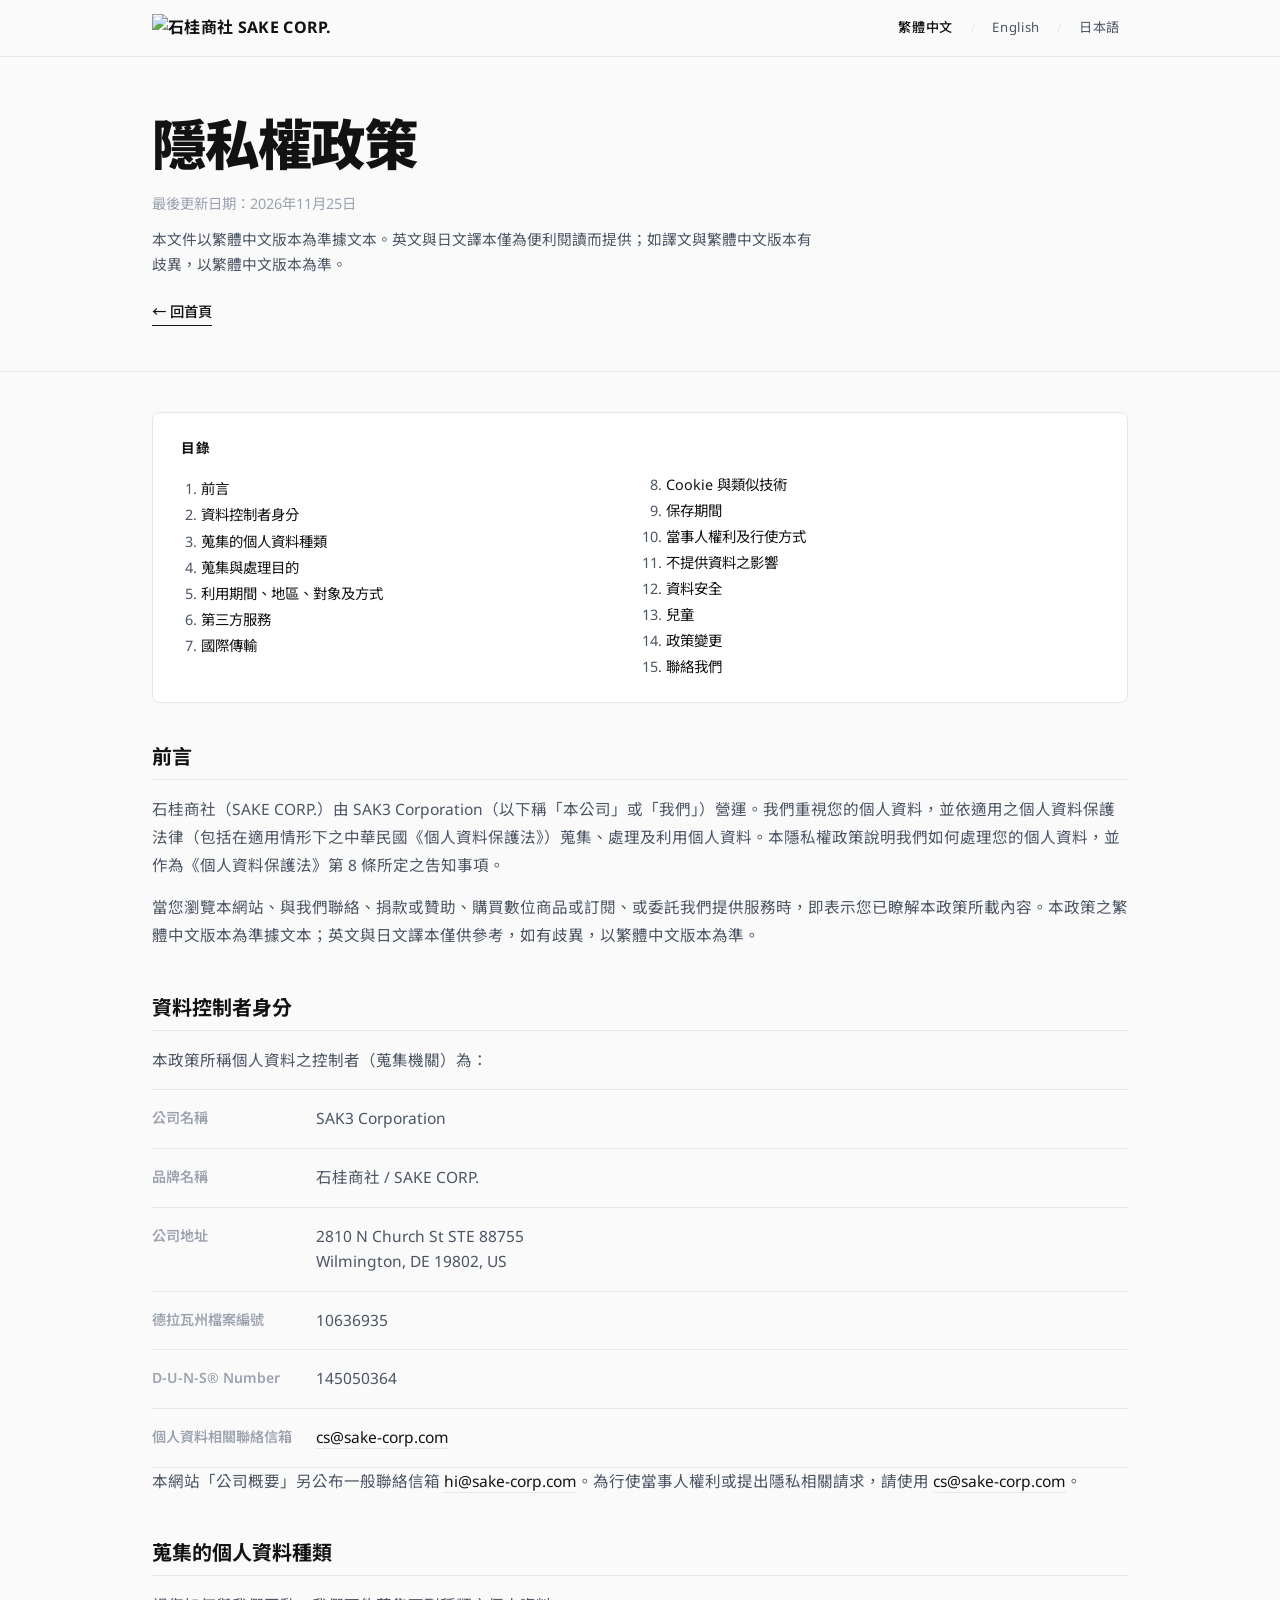
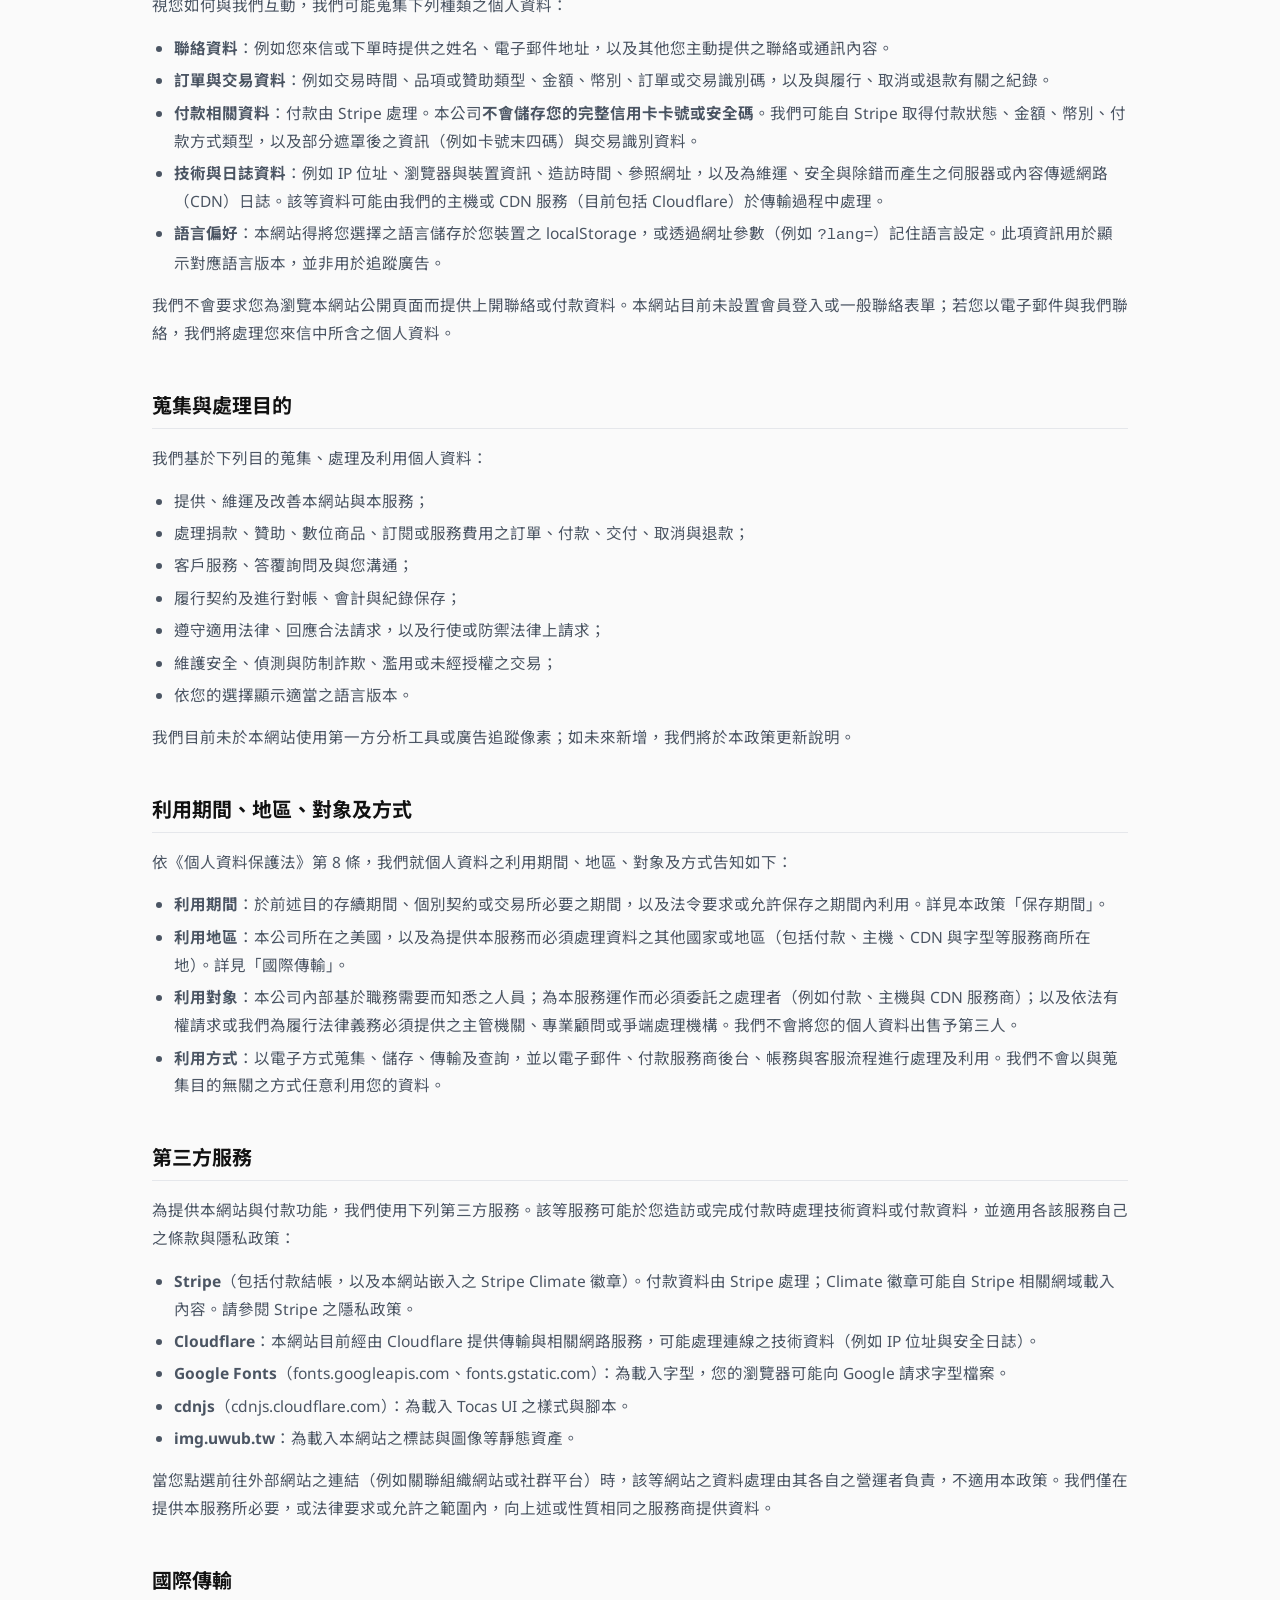
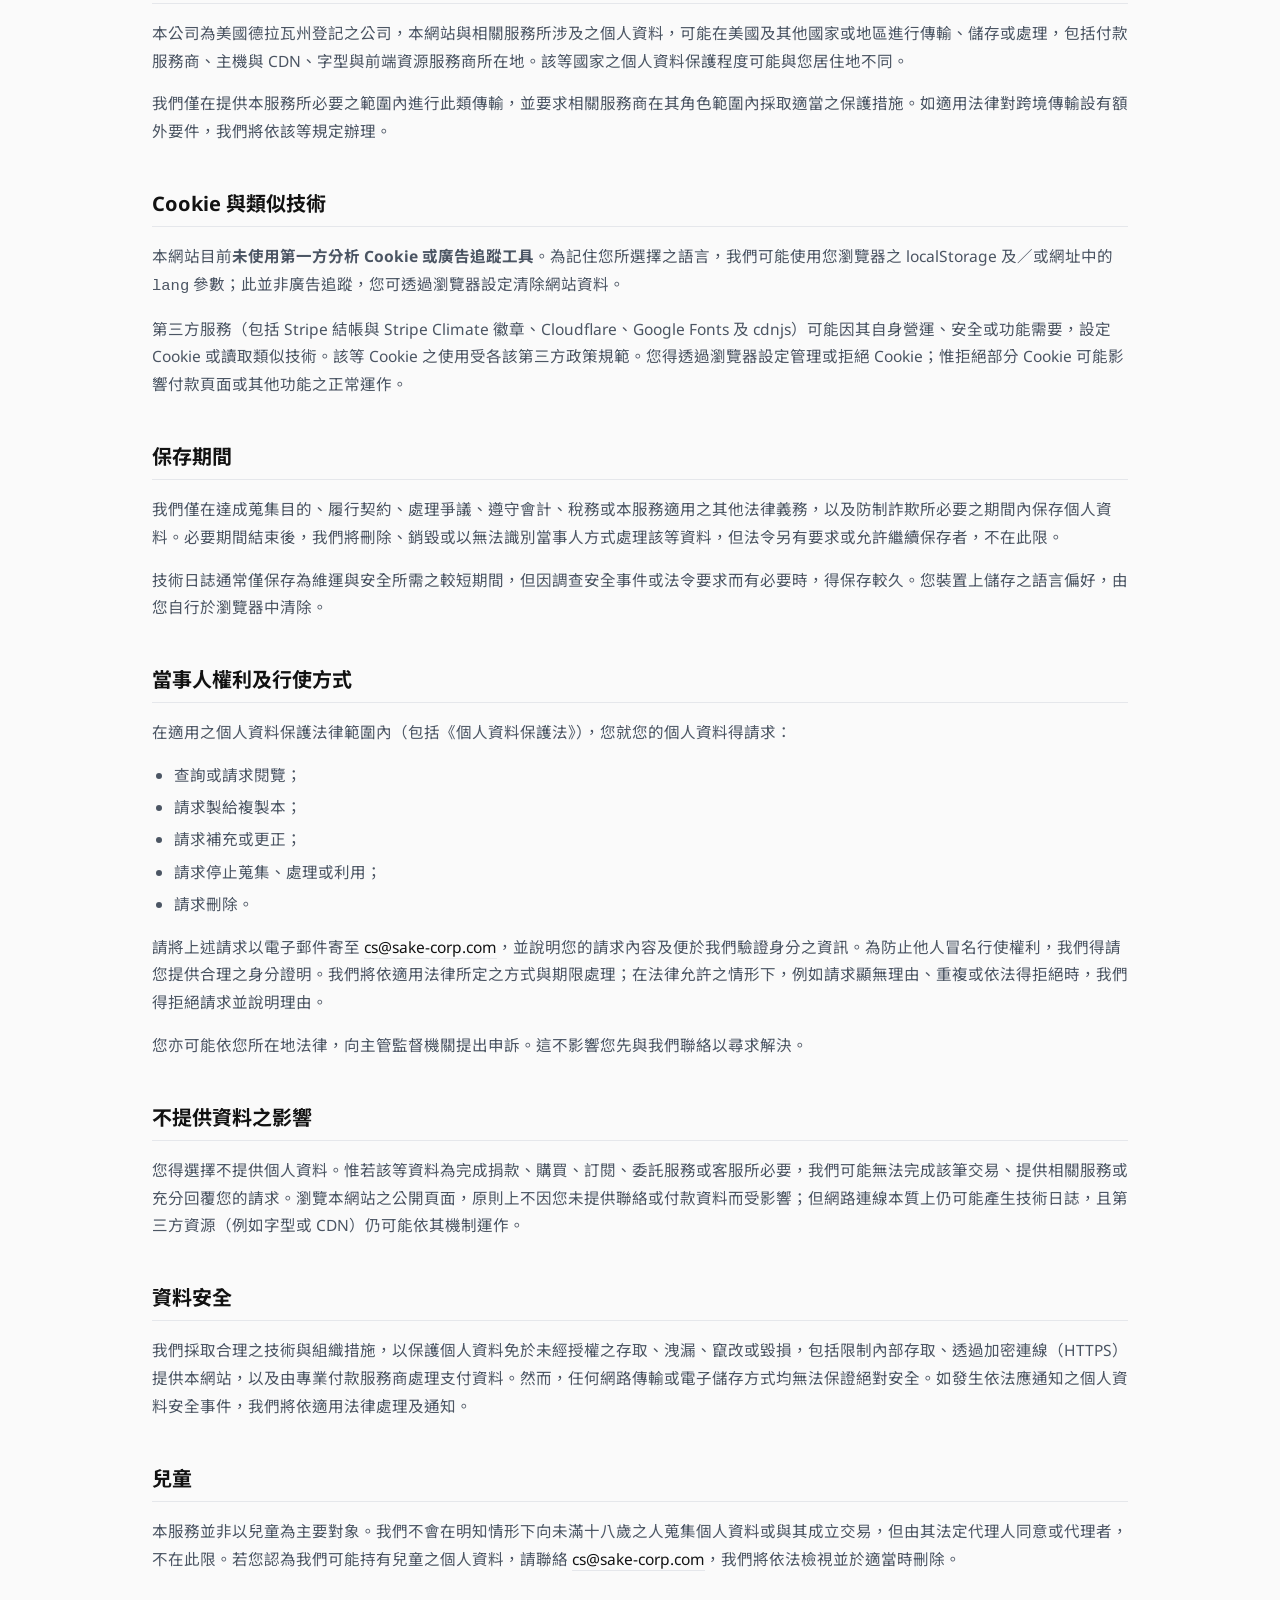
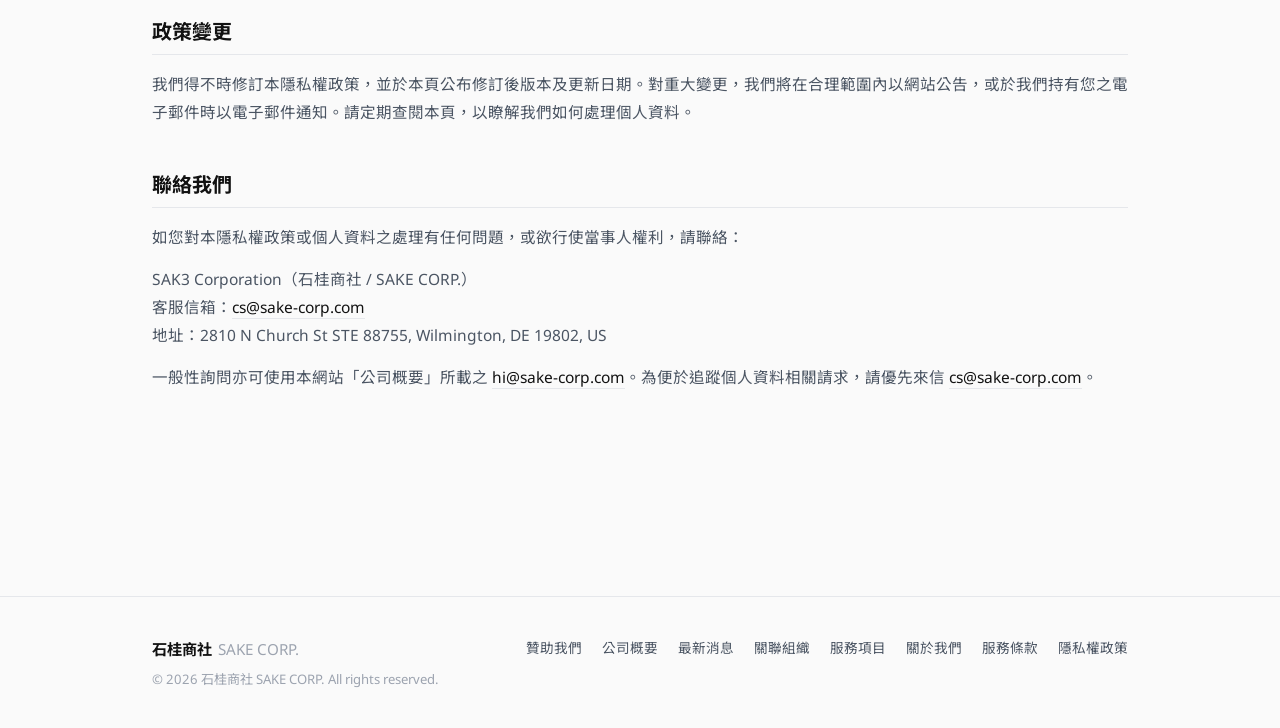
==== commit c56d50ac: "fix: footer legal link order and mobile spacing Put the terms and privacy links last on every page, " ====
--- a/privacy.html
+++ b/privacy.html
@@ -29,7 +29,7 @@
         href="https://fonts.googleapis.com/css2?family=Noto+Sans+JP:wght@300;400;500;700;900&family=Noto+Sans+TC:wght@300;400;500;700;900&family=Noto+Sans:ital,wght@0,300;0,400;0,500;0,700;0,900;1,400&display=swap"
         rel="stylesheet">
 
-    <link rel="stylesheet" href="style.css?v=3">
+    <link rel="stylesheet" href="style.css?v=4">
 </head>
 
 <body>
@@ -253,16 +253,14 @@
                     </div>
                 </div>
                 <div class="footer-links">
+                    <a href="index.html#donate-heading" class="footer-link" id="footer-donate" data-i18n="footer-donate">贊助我們</a>
+                    <a href="index.html#company-heading" class="footer-link" id="footer-company" data-i18n="footer-company">公司概要</a>
+                    <a href="index.html#news-heading" class="footer-link" id="footer-news" data-i18n="footer-news">最新消息</a>
+                    <a href="index.html#org-heading" class="footer-link" id="footer-org" data-i18n="footer-org">關聯組織</a>
+                    <a href="index.html#services-heading" class="footer-link" id="footer-services" data-i18n="footer-services">服務項目</a>
+                    <a href="index.html#about-heading" class="footer-link" id="footer-about" data-i18n="footer-about">關於我們</a>
                     <a href="terms.html" class="footer-link" id="footer-terms" data-i18n="footer-terms">服務條款</a>
                     <a href="privacy.html" class="footer-link" id="footer-privacy" data-i18n="footer-privacy">隱私權政策</a>
-                    <a href="index.html#donate-heading" class="footer-link" id="footer-donate" data-i18n="footer-donate">贊助我們</a>
-                    <a href="index.html#company-heading" class="footer-link" id="footer-company"
-                        data-i18n="footer-company">公司概要</a>
-                    <a href="index.html#news-heading" class="footer-link" id="footer-news" data-i18n="footer-news">最新消息</a>
-                    <a href="index.html#org-heading" class="footer-link" id="footer-org" data-i18n="footer-org">關聯組織</a>
-                    <a href="index.html#services-heading" class="footer-link" id="footer-services"
-                        data-i18n="footer-services">服務項目</a>
-                    <a href="index.html#about-heading" class="footer-link" id="footer-about" data-i18n="footer-about">關於我們</a>
                 </div>
             </div>
         </div>
--- a/style.css
+++ b/style.css
@@ -654,9 +654,22 @@
     }
 
     .footer-links {
+        /* Column layout would treat the desktop flex-basis (22rem) as height
+           and stretch wrapped rows far apart. Size to the links instead. */
+        flex: none;
+        width: 100%;
         flex-wrap: wrap;
-        gap: 1rem;
+        align-content: flex-start;
+        align-items: center;
         justify-content: center;
+        row-gap: 0.35rem;
+        column-gap: 1rem;
+        line-height: 1.35;
+    }
+
+    .footer-link {
+        margin: 0;
+        line-height: 1.35;
     }
 
     .news-item {
